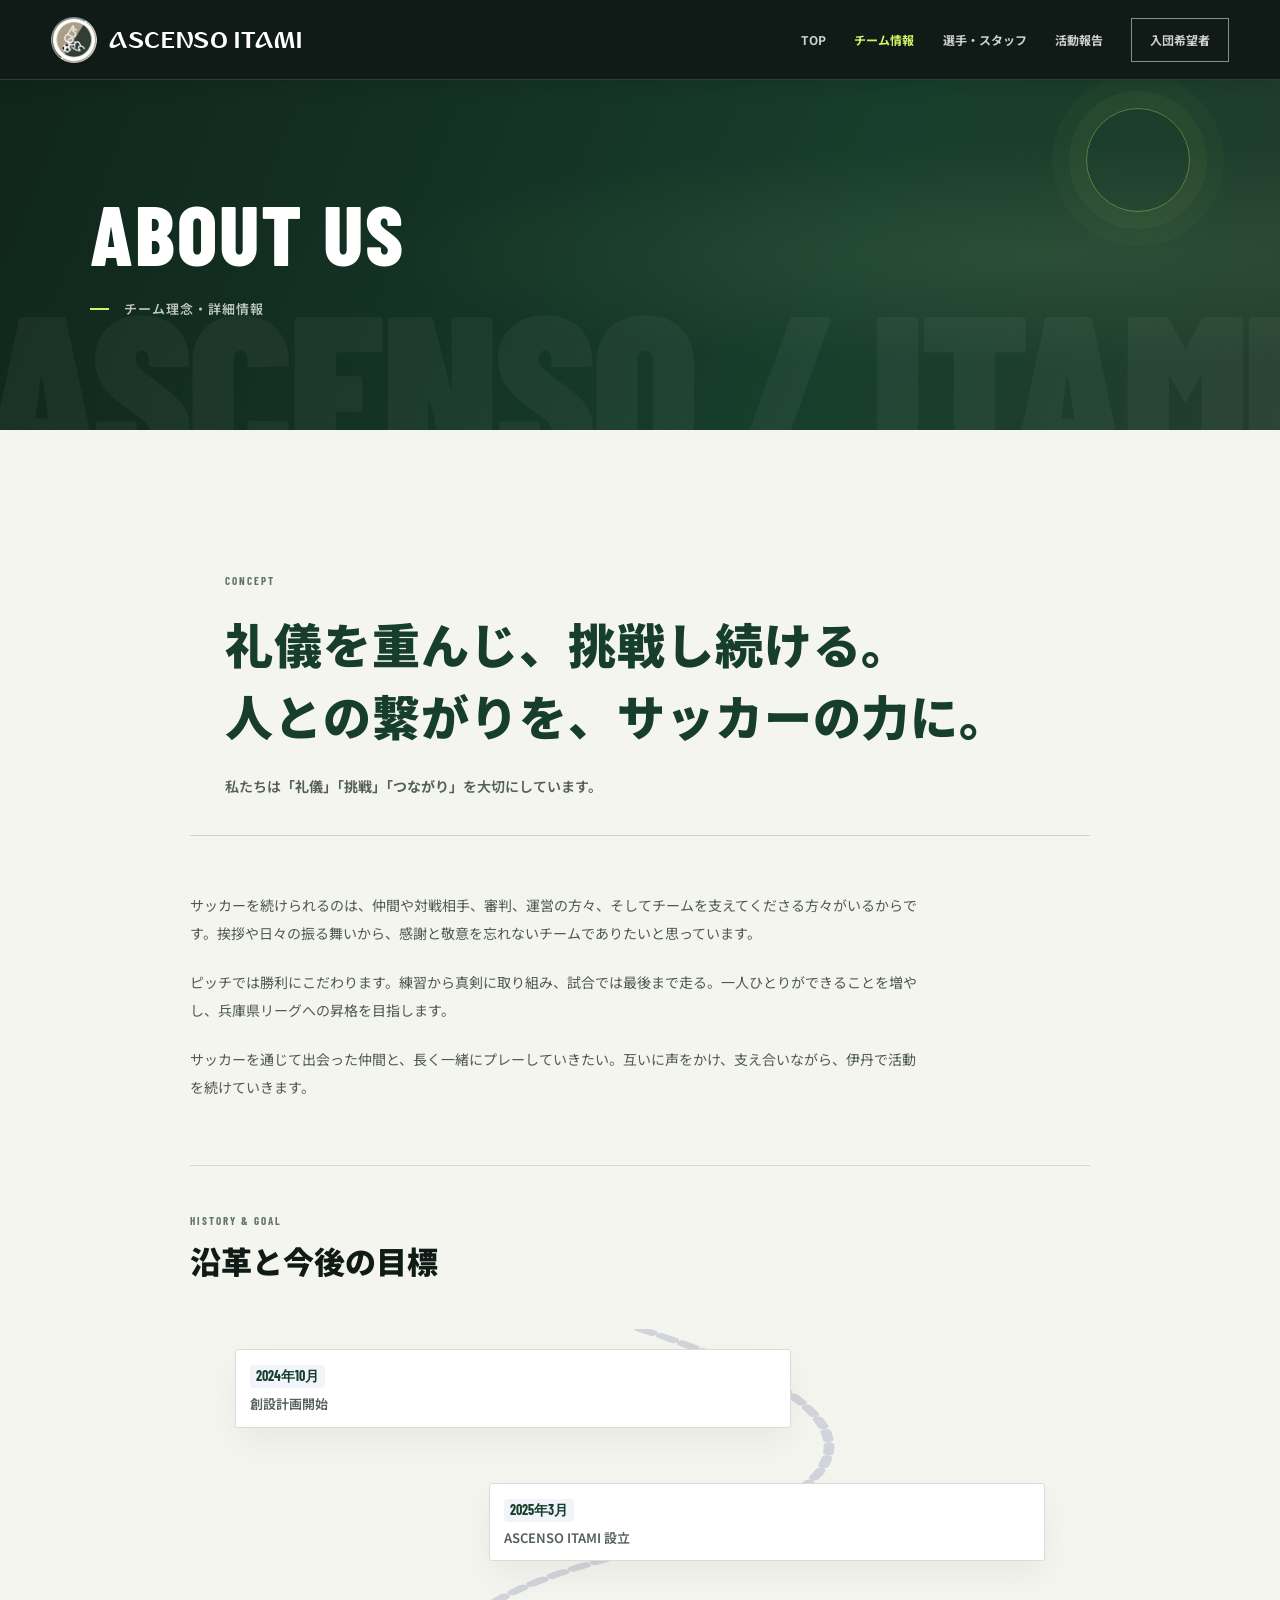
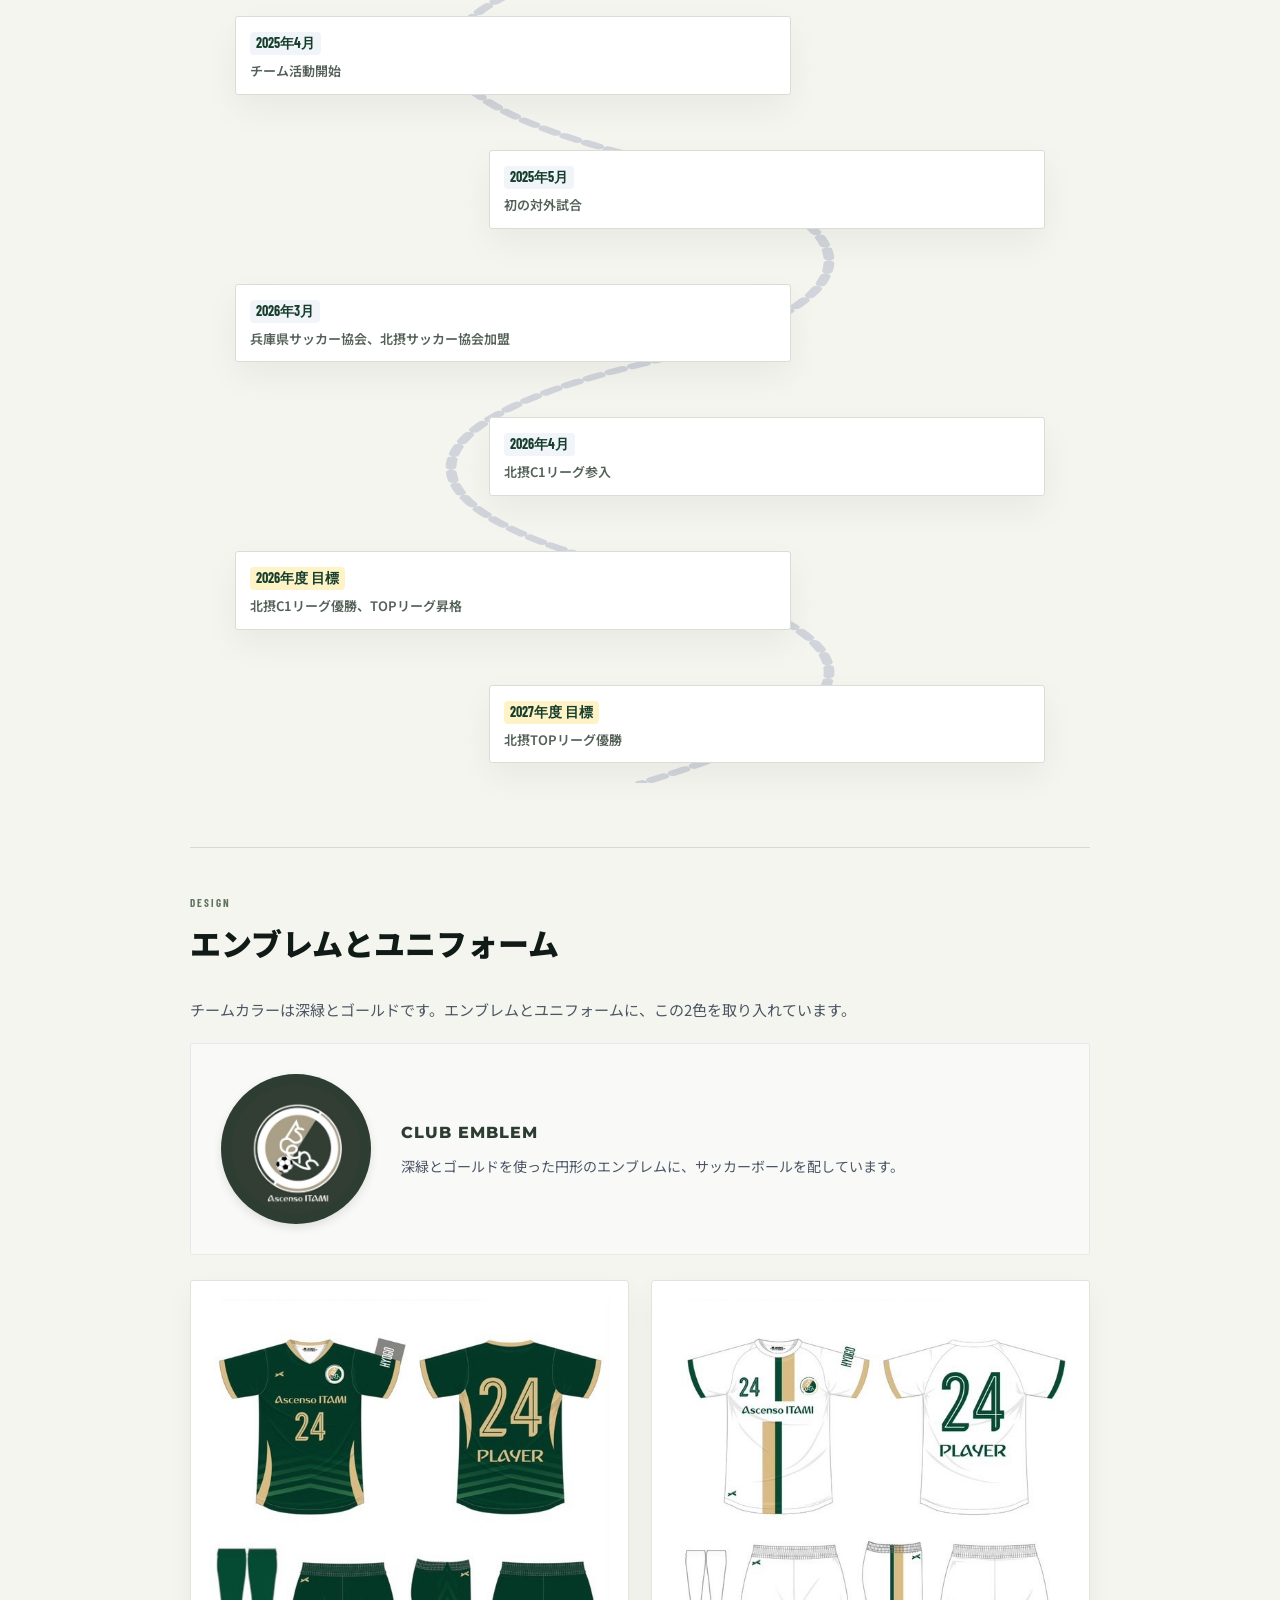
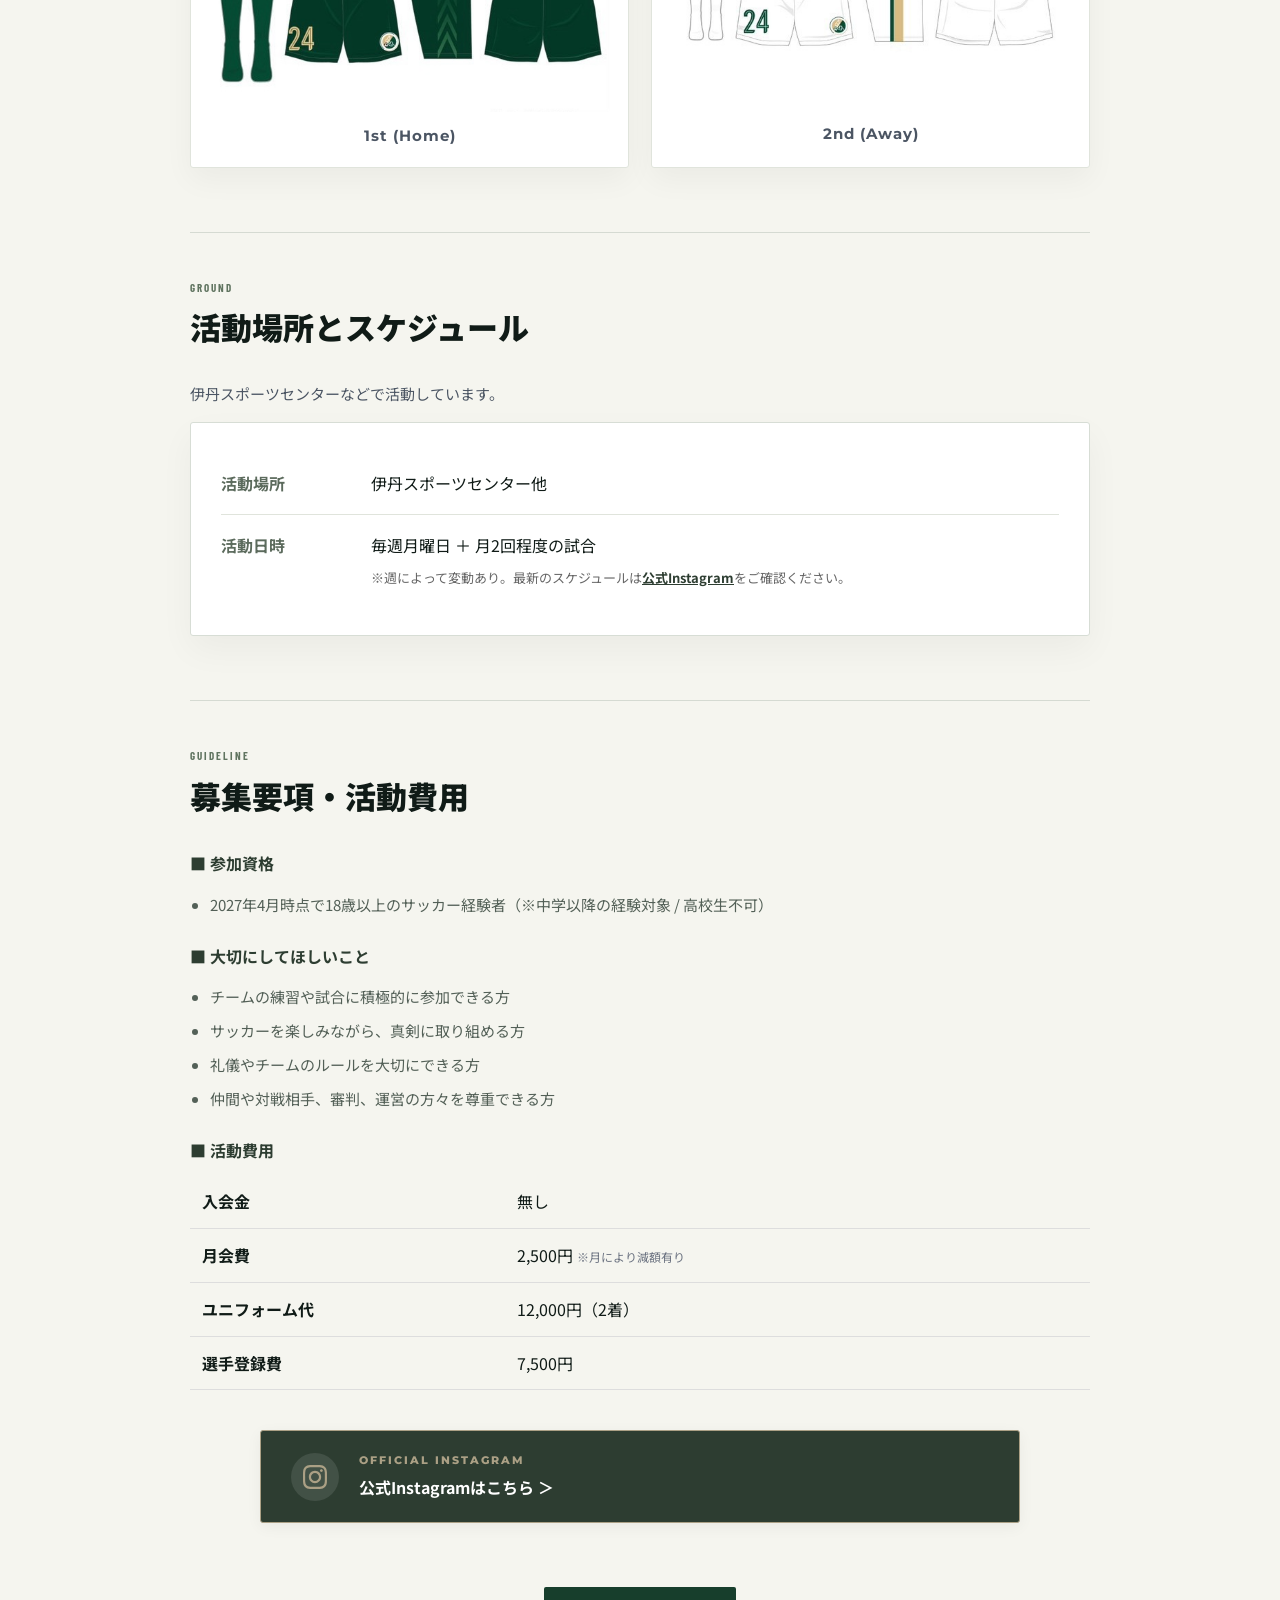
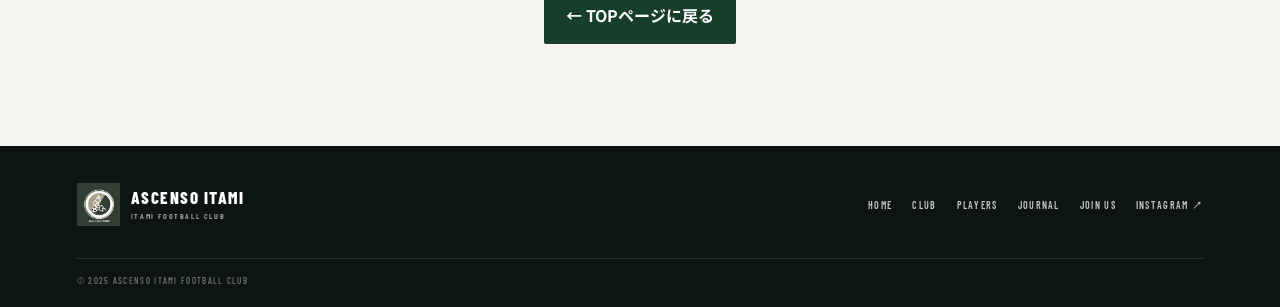
==== about.html @ 5a66c945 "ホームページを最新版に更新" ====
<!DOCTYPE html>
<html lang="ja">
<head>
    <meta name="description" content="兵庫県伊丹市で活動する社会人サッカーチーム「ASCENSO ITAMI（アセンソ伊丹）」の公式サイトです。兵庫県リーグ昇格を目指し、礼儀と挑戦を大切に活動しています。入団希望・体験参加はこちらから。">
    <meta charset="UTF-8">
    <meta name="viewport" content="width=device-width, initial-scale=1.0, viewport-fit=cover">

    <title>チーム理念・詳細 | ASCENSO ITAMI 公式サイト</title>

    <link
        href="https://fonts.googleapis.com/css2?family=Montserrat:wght@600;800&display=swap"
        rel="stylesheet"
    >

    <link rel="preconnect" href="https://fonts.googleapis.com">
    <link rel="preconnect" href="https://fonts.gstatic.com" crossorigin>
    <link href="https://fonts.googleapis.com/css2?family=Barlow+Condensed:wght@500;600;700;800;900&family=Noto+Sans+JP:wght@400;500;600;700;800;900&display=swap" rel="stylesheet">
    <link rel="stylesheet" href="css/sample.css">
  <link rel="stylesheet" href="css/site-shell.css">
  <meta name="theme-color" content="#101b17">
</head>

<body class="site-page page-about has-site-shell">

    <!-- =========================
         HEADER
    ========================== -->
    <header class="global-header">
    <a class="global-brand" href="index.html" aria-label="ASCENSO ITAMI オープニングを再生">
      <span class="global-logo"><img src="image/logo.png" alt="" width="1135" height="1150"></span>
      <span class="global-brand-name">ASCENSO ITAMI</span>
    </a>
    <button class="global-menu-toggle" id="hamburgerBtn" type="button" aria-label="メニューを開く" aria-expanded="false" aria-controls="navMenu">
      <span aria-hidden="true"></span><span aria-hidden="true"></span><span aria-hidden="true"></span>
    </button>
    <nav class="global-nav" id="navMenu" aria-label="メインナビゲーション">
      <a href="main.html">TOP</a>
      <a href="about.html" aria-current="page">チーム情報</a>
      <a href="staff.html">選手・スタッフ</a>
      <a href="report.html">活動報告</a>
      <a href="contact.html" class="global-nav-join">入団希望者</a>
    </nav>
    <button class="global-menu-backdrop" id="menuBackdrop" type="button" aria-label="メニューを閉じる" tabindex="-1" hidden></button>
  </header>


    <!-- =========================
         PAGE HEADER
    ========================== -->
    <section class="page-header">

        <h1>
            ABOUT US
        </h1>

        <p>
            チーム理念・詳細情報
        </p>

    </section>


    <!-- =========================
         ABOUT
    ========================== -->
    <section class="about-content">

        <div class="concept-container">


            <!-- =========================
                 CONCEPT
            ========================== -->
            <div class="concept-catch">

                <span class="about-section-tag">
                    CONCEPT
                </span>

                <h2><span class="concept-sentence"><span class="copy-unit">礼儀を重んじ、</span><span class="copy-unit">挑戦し続ける。</span></span> <span class="concept-sentence"><span class="copy-unit">人との繋がりを、</span><span class="copy-unit">サッカーの力に。</span></span></h2>
                <p>私たちは<strong>「礼儀」「挑戦」「つながり」</strong>を大切にしています。</p>

            </div>


            <div class="concept-body">

                <p>サッカーを続けられるのは、仲間や対戦相手、審判、運営の方々、そしてチームを支えてくださる方々がいるからです。挨拶や日々の振る舞いから、感謝と敬意を忘れないチームでありたいと思っています。</p>

                <p>ピッチでは勝利にこだわります。練習から真剣に取り組み、試合では最後まで走る。一人ひとりができることを増やし、兵庫県リーグへの昇格を目指します。</p>

                <p>サッカーを通じて出会った仲間と、長く一緒にプレーしていきたい。互いに声をかけ、支え合いながら、伊丹で活動を続けていきます。</p>

            </div>


            <!-- =========================
                 HISTORY & GOAL
            ========================== -->
            <div class="about-sub-section">

                <span class="about-section-tag">
                    HISTORY & GOAL
                </span>

                <h3>
                    沿革と今後の目標
                </h3>


                <!-- くねくねロードマップ -->
                <div class="winding-road-container">


                    <!-- 背景の道 -->
                    <svg
                        class="road-svg"
                        viewBox="0 0 500 1120"
                        preserveAspectRatio="none"
                        aria-hidden="true"
                    >

                        <path
                            class="road-path"
                            d="
                                M250 0
                                C390 85, 390 170, 250 235
                                C110 300, 110 390, 250 455
                                C390 520, 390 610, 250 675
                                C110 740, 110 830, 250 895
                                C390 960, 390 1040, 250 1120
                            "
                        />

                    </svg>


                    <div class="road-steps">


                        <!-- 2024年10月 -->
                        <div class="road-step-item align-left">

                            <div class="road-content-bubble">

                                <span class="road-date">
                                    2024年10月
                                </span>

                                <p class="road-text">
                                    創設計画開始
                                </p>

                            </div>

                        </div>


                        <!-- 2025年3月 -->
                        <div class="road-step-item align-right">

                            <div class="road-content-bubble">

                                <span class="road-date">
                                    2025年3月
                                </span>

                                <p class="road-text">
                                    ASCENSO ITAMI 設立
                                </p>

                            </div>

                        </div>


                        <!-- 2025年4月 -->
                        <div class="road-step-item align-left">

                            <div class="road-content-bubble">

                                <span class="road-date">
                                    2025年4月
                                </span>

                                <p class="road-text">
                                    チーム活動開始
                                </p>

                            </div>

                        </div>


                        <!-- 2025年5月 -->
                        <div class="road-step-item align-right">

                            <div class="road-content-bubble">

                                <span class="road-date">
                                    2025年5月
                                </span>

                                <p class="road-text">
                                    初の対外試合
                                </p>

                            </div>

                        </div>


                        <!-- 2026年3月 -->
                        <div class="road-step-item align-left">

                            <div class="road-content-bubble">

                                <span class="road-date">
                                    2026年3月
                                </span>

                                <p class="road-text">
                                    兵庫県サッカー協会、北摂サッカー協会加盟
                                </p>

                            </div>

                        </div>


                        <!-- 2026年4月 -->
                        <div class="road-step-item align-right">

                            <div class="road-content-bubble">

                                <span class="road-date">
                                    2026年4月
                                </span>

                                <p class="road-text">
                                    北摂C1リーグ参入
                                </p>

                            </div>

                        </div>


                        <!-- 2026年度 -->
                        <div class="road-step-item align-left goal-step">

                            <div class="road-content-bubble goal-bubble">

                                <span class="road-date future-tag">
                                    2026年度 目標
                                </span>

                                <p class="road-text">
                                    北摂C1リーグ優勝、TOPリーグ昇格
                                </p>

                            </div>

                        </div>


                        <!-- 2027年度 -->
                        <div class="road-step-item align-right goal-step">

                            <div class="road-content-bubble goal-bubble">

                                <span class="road-date future-tag">
                                    2027年度 目標
                                </span>

                                <p class="road-text">
                                    北摂TOPリーグ優勝
                                </p>

                            </div>

                        </div>


                    </div>

                </div>

            </div>


            <!-- 3. エンブレム & ユニフォーム (EMBLEM & UNIFORM) -->
            <div class="about-sub-section">
                <span class="about-section-tag">DESIGN</span>
                <h3><span class="copy-unit">エンブレムと</span><span class="copy-unit">ユニフォーム</span></h3>
                <p class="sub-text">チームカラーは深緑とゴールドです。エンブレムとユニフォームに、この2色を取り入れています。</p>
                
                <!-- エンブレムの表示エリア -->
                <div class="emblem-display-area">
                    <img src="image/logo.png" alt="ASCENSO ITAMI エンブレム" class="about-emblem-img">
                    <div class="emblem-description">
                        <h4>CLUB EMBLEM</h4>
                        <p>深緑とゴールドを使った円形のエンブレムに、サッカーボールを配しています。</p>
                    </div>
                </div>

                <!-- ユニフォーム画像を並べるエリア -->
                <div class="uniform-gallery">
                    <div class="uniform-item">
                        <img src="image/uniform-green.jpg" alt="ASCENSO ITAMI 1stユニフォーム">
                        <p class="uniform-label">1st (Home)</p>
                    </div>
                    <div class="uniform-item">
                        <img src="image/uniform-white.jpg" alt="ASCENSO ITAMI 2ndユニフォーム">
                        <p class="uniform-label">2nd (Away)</p>
                    </div>
                </div>
            </div>


<!-- 4. 主な活動場所 (GROUND) -->
            <div class="about-sub-section">
                <span class="about-section-tag">GROUND</span>
                <h3>活動場所とスケジュール</h3>
                <p>伊丹スポーツセンターなどで活動しています。</p>
                <div class="info-card" style="margin-top: 15px;">
                    <div class="info-row">
                        <span class="info-label"> 活動場所</span>
                        <span class="info-value">伊丹スポーツセンター他</span>
                    </div>
                    <div class="info-row">
                        <span class="info-label"> 活動日時</span>
                        <span class="info-value">
                            毎週月曜日 ＋ 月2回程度の試合
                            <span class="info-note">
                                ※週によって変動あり。最新のスケジュールは<a href="https://www.instagram.com/ascenso_itami/" target="_blank" class="info-link">公式Instagram</a>をご確認ください。
                            </span>
                        </span>
                    </div>
                </div>
            </div>


            <!-- 5. 募集要項・費用について (GUIDELINE) -->
            <div class="about-sub-section">
                <span class="about-section-tag">GUIDELINE</span>
                <h3>募集要項・活動費用</h3>
                
                <h4 style="margin-top: 20px; color: #2D3D31; font-size: 16px;">■ 参加資格</h4>
                <ul class="guideline-list">
                    <li>2027年4月時点で18歳以上のサッカー経験者（※中学以降の経験対象 / 高校生不可）</li>
                </ul>

                <h4 style="margin-top: 25px; color: #2D3D31; font-size: 16px;">■ 大切にしてほしいこと</h4>
                <ul class="guideline-list">
                    <li>チームの練習や試合に積極的に参加できる方</li>
                    <li>サッカーを楽しみながら、真剣に取り組める方</li>
                    <li>礼儀やチームのルールを大切にできる方</li>
                    <li>仲間や対戦相手、審判、運営の方々を尊重できる方</li>
                </ul>

                <h4 style="margin-top: 25px; color: #2D3D31; font-size: 16px;">■ 活動費用</h4>
                <table class="cost-table" style="width: 100%; margin-top: 10px; border-collapse: collapse;">
                    <tr><th style="padding: 12px; border-bottom: 1px solid #ddd; text-align: left; width: 35%;">入会金</th><td style="padding: 12px; border-bottom: 1px solid #ddd;">無し</td></tr>
                    <tr><th style="padding: 12px; border-bottom: 1px solid #ddd; text-align: left;">月会費</th><td style="padding: 12px; border-bottom: 1px solid #ddd;">2,500円 <span style="font-size: 12px; color: #6B7280;">※月により減額有り</span></td></tr>
                    <tr><th style="padding: 12px; border-bottom: 1px solid #ddd; text-align: left;">ユニフォーム代</th><td style="padding: 12px; border-bottom: 1px solid #ddd;">12,000円（2着）</td></tr>
                    <tr><th style="padding: 12px; border-bottom: 1px solid #ddd; text-align: left;">選手登録費</th><td style="padding: 12px; border-bottom: 1px solid #ddd;">7,500円</td></tr>
                </table>
            </div>

            <!-- 公式Instagramへの誘導セクション -->
            <div class="insta-banner-section">
                <a href="https://www.instagram.com/ascenso_itami/" target="_blank" rel="noopener" class="insta-banner-card">
                    <div class="insta-banner-icon">
                        <svg xmlns="http://www.w3.org/2000/svg" viewBox="0 0 24 24" width="24" height="24">
                            <path fill="currentColor" d="M12 2.163c3.204 0 3.584.012 4.85.07 3.252.148 4.771 1.691 4.919 4.919.058 1.265.069 1.645.069 4.849 0 3.205-.012 3.584-.069 4.849-.149 3.225-1.664 4.771-4.919 4.919-1.266.058-1.644.07-4.85.07-3.204 0-3.584-.012-4.849-.07-3.26-.149-4.771-1.699-4.919-4.92-.058-1.265-.07-1.644-.07-4.849 0-3.204.013-3.583.07-4.849.149-3.227 1.664-4.771 4.919-4.919 1.266-.057 1.645-.069 4.849-.069zm0-2.163c-3.259 0-3.667.014-4.947.072-4.358.2-6.78 2.618-6.98 6.98-.059 1.281-.073 1.689-.073 4.948 0 3.259.014 3.668.072 4.948.2 4.358 2.618 6.78 6.98 6.98 1.281.058 1.689.072 4.948.072 3.259 0 3.668-.014 4.948-.072 4.354-.2 6.782-2.618 6.979-6.98.059-1.28.073-1.689.073-4.948 0-3.259-.014-3.667-.072-4.947-.196-4.354-2.617-6.78-6.979-6.98-1.281-.059-1.69-.073-4.949-.073zm0 5.838c-3.403 0-6.162 2.759-6.162 6.162s2.759 6.163 6.162 6.163 6.162-2.759 6.162-6.163c0-3.403-2.759-6.162-6.162-6.162zm0 10.162c-2.209 0-4-1.79-4-4 0-2.209 1.791-4 4-4s4 1.791 4 4c0 2.21-1.791 4-4 4zm6.406-11.845c-.796 0-1.441.645-1.441 1.44s.645 1.44 1.441 1.44c.795 0 1.439-.645 1.439-1.44s-.644-1.44-1.439-1.44z"/>
                        </svg>
                    </div>
                    <div class="insta-banner-text">
                        <span class="insta-banner-sub">OFFICIAL INSTAGRAM</span>
                        <span class="insta-banner-main">公式Instagramはこちら ＞</span>
                    </div>
                </a>
            </div>

            <!-- トップへ戻るボタン -->
            <div class="back-btn-area">
                <a href="main.html" class="back-btn">← TOPページに戻る</a>
            </div>

        </div>
    </section>
<!-- jsフォルダ内の sample.js を読み込む -->
    <script src="js/sample.js"></script>

<footer class="site-footer"><a class="site-footer-brand" href="main.html"><img src="image/logo.png" alt=""><span><strong>ASCENSO ITAMI</strong><small>ITAMI FOOTBALL CLUB</small></span></a><nav aria-label="フッターナビゲーション"><a href="main.html">HOME</a><a href="about.html">CLUB</a><a href="staff.html">PLAYERS</a><a href="report.html">JOURNAL</a><a href="contact.html">JOIN US</a><a href="https://www.instagram.com/ascenso_itami/" target="_blank" rel="noopener noreferrer">INSTAGRAM ↗</a></nav><small class="site-copyright">© 2025 ASCENSO ITAMI FOOTBALL CLUB</small></footer>
  <div class="mobile-join-bar"><a class="mobile-join-link" href="contact.html">入団希望者はこちら <span aria-hidden="true">↗</span></a></div>
</body>

</html>
---- css/sample.css ----
/* --- 全体の基本設定 --- */
/* フォントの読み込み定義 */
html {
    scroll-behavior: smooth;
}
@font-face {
    font-family: 'Dusha V5';
    src: url('../font/Dusha V5 Regular 400.ttf') format('truetype'); /* フォントファイルを置いた場所へのパスに合わせて変更してください */
    font-weight: normal;
    font-style: normal;
    font-display: swap;
}

/* 一番上のチーム名に適用する */
.team-name {
    font-family: 'Dusha V5', sans-serif;
    letter-spacing: 1px; /* お好みで文字の間隔を調整できます */
}

* {
    margin: 0;
    padding: 0;
    box-sizing: border-box;
}

body {
    font-family: 'Helvetica Neue', Arial, 'Hiragino Kaku Gothic ProN', 'Hiragino Sans', Meiryo, sans-serif;
    color: #333333;
    background-color: #FFFFFF;
    line-height: 1.6;
}

/* --- JSなしオープニング画面のデザイン --- */

/* 隠しチェックボックス */
.opening-checkbox {
    display: none;
}

/* オープニングの全画面エリア */
.opening-screen {
    position: fixed;
    top: 0;
    left: 0;
    width: 100vw;
    height: 100vh;
    background-color: #2D3D31; /* 深緑 */
    display: flex;
    justify-content: center;
    align-items: center;
    z-index: 99999;
    cursor: pointer;
    transition: opacity 0.8s ease, visibility 0.8s ease, transform 0.8s ease;
}

/* --- 背景のエンブレムをくっきり見せるデザイン --- */
.opening-bg {
    position: absolute;
    top: 0;
    left: 0;
    width: 100%;
    height: 100%;
    background-image: url('../image/logo.png');
    background-size: 350px; /* エンブレムの大きさ（お好みで調整できます） */
    background-position: center;
    background-repeat: no-repeat;
    opacity: 0.25; /* 数字を大きくしたので、エンブレムがはっきりと見えます */
    /* ぼかし（blur）の指定は完全に削除しました */
}

.opening-content {
    position: relative;
    text-align: center;
    color: #FFFFFF;
    padding: 0 20px;
}

.opening-emblem {
    width: 120px;
    height: 120px;
    object-fit: contain;
    margin-bottom: 25px;
    filter: drop-shadow(0 4px 15px rgba(0, 0, 0, 0.3));
}

.opening-content h1 {
    font-family: 'Montserrat', sans-serif;
    font-size: 48px;
    font-weight: 800;
    letter-spacing: 3px;
    margin-bottom: 10px;
    color: #FFFFFF;
}

.opening-content p {
    font-size: 20px;
    font-weight: 600;
    color: #ABA085; /* 金色 */
    letter-spacing: 2px;
    margin-bottom: 50px;
}

/* クリックを促す文字 */
.scroll-down-hint {
    position: absolute;
    bottom: -80px;
    left: 50%;
    transform: translateX(-50%);
    display: flex;
    flex-direction: column;
    align-items: center;
    gap: 8px;
}

.scroll-down-hint span {
    font-family: 'Montserrat', sans-serif;
    font-size: 10px;
    font-weight: 800;
    color: #ABA085;
    letter-spacing: 3px;
}

.scroll-line {
    width: 1px;
    height: 30px;
    background-color: #ABA085;
    animation: scrollAnim 1.5s infinite;
}

@keyframes scrollAnim {
    0% { transform: scaleY(0); transform-origin: top; }
    50% { transform: scaleY(1); transform-origin: top; }
    50.1% { transform: scaleY(1); transform-origin: bottom; }
    100% { transform: scaleY(0); transform-origin: bottom; }
}

/* ★チェックボックスにチェックが入ったら（画面がクリックされたら）、オープニングを消す */
#open-check:checked ~ .opening-screen {
    opacity: 0;
    visibility: hidden;
    transform: scale(1.05);
    pointer-events: none;
}

/* --- 上から降りてきて、上に消えるオープニング --- */
.opening-body {
    margin: 0;
    padding: 0;
    overflow: hidden;
    background-color: #2D3D31;
}

.opening-screen {
    position: fixed;
    top: 0;
    left: 0;
    width: 100vw;
    height: 100vh;
    background-color: #2D3D31;
    display: flex;
    justify-content: center;
    align-items: center;
    z-index: 99999;
    cursor: pointer;
    
    /* ★始まりの動き：ページを開いた瞬間、上からスッと降りてくる */
    animation: slideDownIntro 0.8s cubic-bezier(0.16, 1, 0.3, 1) forwards;
}

@keyframes slideDownIntro {
    0% {
        transform: translateY(-100%);
    }
    100% {
        transform: translateY(0);
    }
}

/* 背景のくっきりエンブレム */
.opening-bg {
    position: absolute;
    top: 0;
    left: 0;
    width: 100%;
    height: 100%;
    background-image: url('../image/logo.png');
    background-size: 350px;
    background-position: center;
    background-repeat: no-repeat;
    opacity: 0.25;
}

.opening-content {
    position: relative;
    text-align: center;
    color: #FFFFFF;
    padding: 0 20px;
}

.opening-content h1 {
    font-family: 'Montserrat', sans-serif;
    font-size: 48px;
    font-weight: 800;
    letter-spacing: 3px;
    margin-bottom: 10px;
    color: #FFFFFF;
}

.opening-content p {
    font-size: 20px;
    font-weight: 600;
    color: #ABA085;
    letter-spacing: 2px;
    margin-bottom: 50px;
}

.scroll-down-hint {
    position: absolute;
    bottom: -80px;
    left: 50%;
    transform: translateX(-50%);
    display: flex;
    flex-direction: column;
    align-items: center;
    gap: 8px;
}

.scroll-down-hint span {
    font-family: 'Montserrat', sans-serif;
    font-size: 10px;
    font-weight: 800;
    color: #ABA085;
    letter-spacing: 3px;
}

.scroll-line {
    width: 1px;
    height: 30px;
    background-color: #ABA085;
    animation: scrollAnim 1.5s infinite;
}

@keyframes scrollAnim {
    0% { transform: scaleY(0); transform-origin: top; }
    50% { transform: scaleY(1); transform-origin: top; }
    50.1% { transform: scaleY(1); transform-origin: bottom; }
    100% { transform: scaleY(0); transform-origin: bottom; }
}

/* ★終わりの動き：クリックまたは3秒経つと、上にスッと吸い込まれるように消える */
.opening-screen.slide-up {
    animation: slideUpOut 0.6s cubic-bezier(0.7, 0, 0.84, 0) forwards;
}

@keyframes slideUpOut {
    0% {
        transform: translateY(0);
    }
    100% {
        transform: translateY(-100%);
    }
}

/* --- ヘッダー --- */
.header {
    position: fixed;
    top: 0;
    left: 0;
    width: 100%;
    height: 70px;
    background-color: #FFFFFF;
    display: flex;
    justify-content: space-between;
    align-items: center;
    padding: 0 40px;
    box-shadow: 0 2px 10px rgba(0, 0, 0, 0.05);
    z-index: 1000;
}

.logo-area {
    display: flex;
    align-items: center;
    gap: 12px;
}

.logo-img {
    height: 40px;
    width: auto;
    display: block;
}

.team-name {
    font-family: 'Montserrat', sans-serif;
    font-weight: 800;
    font-size: 24px;
    letter-spacing: 1px;
    color: #2D3D31;
}

/* ナビゲーションメニュー */
.nav-menu {
    display: flex;
    align-items: center;
    gap: 30px;
}

.nav-menu a {
    text-decoration: none;
    color: #333333;
    font-weight: 600;
    font-size: 14px;
    transition: color 0.3s;
    position: relative;
    padding-bottom: 4px;
}

.nav-menu a:hover {
    color: #2D3D31;
}

/* 現在地を示すマーカー＆ホバー時の下線 */
.nav-menu a.active::after,
.nav-menu a:hover::after {
    content: '';
    position: absolute;
    bottom: -2px;
    left: 0;
    width: 100%;
    height: 3px;
    background-color: #ABA085;
    border-radius: 2px;
}

/* 入団希望者ボタン */
.nav-btn {
    background-color: #2D3D31;
    color: #FFFFFF !important;
    padding: 10px 20px;
    border-radius: 4px;
    border: 1px solid #ABA085;
    transition: opacity 0.3s;
}

.nav-btn:hover {
    opacity: 0.85;
}

.nav-btn::after {
    display: none !important;
}


/* --- ヒーローセクション（トップの画像部分） --- */
.hero {
    height: 500px;
    margin-top: 70px;
    background-image: linear-gradient(rgba(45, 61, 49, 0.5), rgba(45, 61, 49, 0.5)), url('../image/top1.png');
    background-size: cover;
    background-position: center;
    display: flex;
    justify-content: center;
    align-items: center;
    text-align: center;
    color: #FFFFFF;
}

.hero-content h1 {
    font-size: 56px; /* 40pxから大きく変更（スマホでは自動で調整させることもできます） */
    font-weight: 800;
    margin-bottom: 15px;
    letter-spacing: 3px;
}

.hero-content p {
    font-size: 22px; /* 18pxから大きく変更 */
    font-weight: 600; /* 少し太字にして読みやすく */
    color: #ABA085;
    letter-spacing: 1px;
}


/* --- トップページの理念ダイジェスト --- */
.top-concept-section {
    padding: 80px 20px;
    background-color: #F9F9F8;
    text-align: center;
    border-bottom: 1px solid #E5E7EB;
}

.top-concept-inner {
    max-width: 800px;
    margin: 0 auto;
}

.concept-subtitle {
    font-family: 'Montserrat', sans-serif;
    font-size: 13px;
    font-weight: 800;
    color: #ABA085;
    letter-spacing: 2px;
    display: block;
    margin-bottom: 10px;
}

.top-concept-inner h2 {
    font-size: 26px;
    font-weight: 800;
    color: #2D3D31;
    margin-bottom: 20px;
    letter-spacing: 1px;
}

.top-concept-inner p {
    font-size: 15px;
    color: #4B5563;
    line-height: 1.8;
    margin-bottom: 30px;
}

.top-about-link a {
    color: #2D3D31;
    font-weight: 700;
    text-decoration: none;
    font-size: 14px;
    border-bottom: 2px solid #ABA085;
    padding-bottom: 4px;
    transition: opacity 0.3s;
}

.top-about-link a:hover {
    opacity: 0.7;
}


/* --- 基本情報セクション --- */
.info-section {
    padding: 60px 20px;
    max-width: 800px;
    margin: 0 auto;
}

.info-card {
    background-color: #FFFFFF;
    border: 1px solid #E5E7EB;
    border-top: 4px solid #2D3D31;
    border-radius: 8px;
    padding: 30px;
    box-shadow: 0 4px 15px rgba(0, 0, 0, 0.03);
}

.info-row {
    display: flex;
    padding: 16px 0;
    border-bottom: 1px solid #F3F4F6;
}

.info-row:last-child {
    border-bottom: none;
}

.info-label {
    width: 150px;
    font-weight: 700;
    color: #2D3D31;
}

.info-value {
    flex: 1;
    color: #4B5563;
}

.info-note {
    display: block;
    font-size: 13px;
    color: #666666;
    margin-top: 6px;
}

.info-link {
    color: #2D3D31;
    font-weight: 700;
    text-decoration: underline;
}

.info-link:hover {
    color: #ABA085;
}


/* --- セクション見出し --- */
.section-title {
    text-align: center;
    margin-bottom: 30px;
}

.section-title h2 {
    font-family: 'Montserrat', sans-serif;
    font-size: 28px;
    font-weight: 800;
    color: #2D3D31;
    letter-spacing: 2px;
}

.section-title p {
    font-size: 14px;
    color: #ABA085;
    margin-top: 4px;
    letter-spacing: 1px;
}


/* --- ページヘッダー（下層ページ用） --- */
.page-header {
    height: 250px;
    margin-top: 70px;
    background-color: #2D3D31;
    display: flex;
    flex-direction: column;
    justify-content: center;
    align-items: center;
    color: #FFFFFF;
    text-align: center;
}

.page-header h1 {
    font-family: 'Montserrat', sans-serif;
    font-size: 32px;
    font-weight: 800;
    letter-spacing: 2px;
    margin-bottom: 5px;
}

.page-header p {
    font-size: 14px;
    color: #ABA085;
    letter-spacing: 1px;
}


/* --- 共通ボタン類 --- */
.back-btn-area {
    text-align: center;
    margin-top: 50px;
}

.back-btn {
    display: inline-block;
    padding: 12px 30px;
    background-color: #2D3D31;
    color: #FFFFFF;
    border-radius: 4px;
    text-decoration: none;
    font-weight: 700;
    transition: opacity 0.3s;
}

.back-btn:hover {
    opacity: 0.8;
}


/* --- 選手一覧ページ用のデザイン --- */
.roster-section {
    padding: 60px 20px;
    background-color: #FFFFFF;
}

.roster-container {
    max-width: 1200px;
    margin: 0 auto;
}

.player-grid {
    display: grid;
    grid-template-columns: repeat(5, 1fr);
    gap: 20px;
    margin-top: 30px;
}

.player-card {
    background-color: #F9F9F8;
    border: 1px solid #E5E7EB;
    border-radius: 8px;
    overflow: hidden;
    text-align: center;
    transition: transform 0.3s;
}

.player-card:hover {
    transform: translateY(-5px);
    box-shadow: 0 6px 15px rgba(0, 0, 0, 0.05);
}

.player-img-box {
    width: 100%;
    height: 180px;
    background-color: #E5E7EB;
    overflow: hidden;
}

.player-img-box img {
    width: 100%;
    height: 100%;
    object-fit: cover;
}

.player-info {
    padding: 15px 10px;
}

.player-num {
    font-family: 'Montserrat', sans-serif;
    font-size: 12px;
    font-weight: 800;
    color: #ABA085;
    display: block;
    margin-bottom: 4px;
}

.player-name {
    font-size: 16px;
    font-weight: 700;
    color: #2D3D31;
    margin-bottom: 6px;
}

.player-birth,
.player-school {
    font-size: 13px;
    color: #4B5563;
    line-height: 1.4;
}

@media (max-width: 1024px) {
    .player-grid {
        grid-template-columns: repeat(3, 1fr);
    }
}

@media (max-width: 600px) {
    .player-grid {
        grid-template-columns: repeat(2, 1fr);
    }
}

/* --- チーム理念ページ（about.html）用の追加デザイン --- */

/* コンセプト全体の囲み */
.about-content {
    padding: 60px 20px;
    background-color: #FFFFFF;
}

.concept-container {
    max-width: 800px;
    margin: 0 auto;
}

/* メイン理念の見出し部分 */
.concept-catch {
    text-align: center;
    margin-bottom: 40px;
    padding-bottom: 30px;
    border-bottom: 2px solid #ABA085; /* 金色のライン */
}

.concept-catch h2 {
    font-size: 26px;
    font-weight: 800;
    color: #2D3D31;
    margin-bottom: 15px;
    letter-spacing: 1px;
}

.concept-catch p {
    font-size: 16px;
    font-weight: 600;
    color: #4B5563;
    line-height: 1.8;
}

/* 本文のデザイン */
.concept-body p {
    font-size: 15px;
    color: #333333;
    line-height: 2;
    margin-bottom: 25px;
}

/* 各サブセクション（沿革・ユニフォーム・グラウンド等） */
.about-section-tag {
    font-family: 'Montserrat', sans-serif;
    font-size: 12px;
    font-weight: 800;
    color: #ABA085; /* 金色 */
    letter-spacing: 2px;
    display: block;
    margin-bottom: 5px;
}

.about-sub-section {
    margin-top: 60px;
    padding-top: 40px;
    border-top: 1px solid #E5E7EB;
}

.about-sub-section h3 {
    font-size: 22px;
    font-weight: 800;
    color: #2D3D31;
    margin-bottom: 15px;
}

.about-sub-section p {
    font-size: 15px;
    color: #4B5563;
    line-height: 1.8;
}

/* 沿革（ヒストリー）のリスト */
.history-list {
    list-style: none;
    margin-top: 20px;
    padding-left: 0;
}

.history-list li {
    position: relative;
    padding-left: 90px;
    margin-bottom: 15px;
    font-size: 15px;
    color: #4B5563;
}

.history-list li span {
    position: absolute;
    left: 0;
    font-weight: 700;
    color: #2D3D31;
    background-color: #F3F4F6;
    padding: 2px 8px;
    border-radius: 4px;
    font-size: 13px;
    text-align: center;
    width: 75px;
}

/* 画像プレースホルダー（仮枠） */
.image-placeholder {
    width: 100%;
    height: 200px;
    background-color: #F3F4F6;
    border: 2px dashed #ABA085;
    border-radius: 6px;
    display: flex;
    justify-content: center;
    align-items: center;
    margin-top: 20px;
    color: #6B7280;
    font-weight: 600;
}

/* ガイドラインのリスト */
.guideline-list {
    margin-top: 15px;
    padding-left: 20px;
    color: #4B5563;
}

.guideline-list li {
    margin-bottom: 10px;
    font-size: 15px;
    line-height: 1.6;
}

/* --- エンブレム & ユニフォーム紹介エリアのデザイン --- */
.emblem-display-area {
    display: flex;
    align-items: center;
    gap: 30px;
    background-color: #F9F9F8;
    padding: 30px;
    border-radius: 8px;
    border: 1px solid #E5E7EB;
    margin-top: 20px;
    margin-bottom: 25px;
}

.about-emblem-img {
    width: 150px;
    height: 150px;
    object-fit: contain;
    border-radius: 50%;
    background-color: #2D3D31; /* 背景にチームカラーの深緑を敷く */
    padding: 10px;
    box-shadow: 0 4px 10px rgba(0, 0, 0, 0.1);
    flex-shrink: 0;
}

.emblem-description h4 {
    font-family: 'Montserrat', sans-serif;
    font-size: 16px;
    font-weight: 800;
    color: #2D3D31;
    margin-bottom: 8px;
    letter-spacing: 1px;
}

.emblem-description p {
    font-size: 14px;
    color: #4B5563;
    line-height: 1.7;
}

/* ユニフォーム画像のギャラリー表示 */
.uniform-gallery {
    display: flex;
    gap: 20px;
    margin-top: 25px;
    justify-content: center;
    flex-wrap: wrap; /* スマホで縦並びに自動切り替え */
}

.uniform-item {
    flex: 1;
    min-width: 280px;
    background-color: #F9F9F8;
    padding: 15px;
    border-radius: 8px;
    border: 1px solid #E5E7EB;
    text-align: center;
}

.uniform-item img {
    width: 100%;
    height: auto;
    border-radius: 4px;
    display: block;
}

.uniform-label {
    margin-top: 10px;
    font-weight: 700;
    color: #2D3D31;
    font-size: 14px;
    font-family: 'Montserrat', sans-serif;
    letter-spacing: 1px;
}

/* スマホで見やすく縦並びにする設定 */
@media (max-width: 768px) {
    .emblem-display-area {
        flex-direction: column;
        text-align: center;
    }
}
/* --- お問い合わせ・体験参加ページ（contact.html）用のデザイン --- */

.contact-section {
    padding: 60px 20px;
    background-color: #FFFFFF;
}

.contact-container {
    max-width: 800px;
    margin: 0 auto;
}

.contact-block {
    margin-top: 50px;
}

.contact-sub-title {
    font-size: 20px;
    font-weight: 800;
    color: #2D3D31;
    margin-bottom: 20px;
    padding-left: 12px;
    border-left: 4px solid #ABA085;
}

/* 体験参加の流れ（ステップ表示） */
.flow-steps {
    display: grid;
    grid-template-columns: repeat(2, 1fr);
    gap: 20px;
}

.flow-step {
    background-color: #F9F9F8;
    padding: 20px;
    border-radius: 8px;
    border: 1px solid #E5E7EB;
}

.step-num {
    font-family: 'Montserrat', sans-serif;
    font-size: 12px;
    font-weight: 800;
    color: #ABA085;
    display: block;
    margin-bottom: 5px;
}

.flow-step h4 {
    font-size: 16px;
    color: #2D3D31;
    margin-bottom: 8px;
}

.flow-step p {
    font-size: 13px;
    color: #4B5563;
    line-height: 1.6;
}

/* SNSダイレクト連絡ボックス */
.sns-contact-box {
    background-color: #2D3D31;
    color: #FFFFFF;
    padding: 30px;
    border-radius: 8px;
    text-align: center;
}

.sns-contact-box h3 {
    font-size: 18px;
    margin-bottom: 10px;
}

.sns-contact-box p {
    font-size: 14px;
    color: #E5E7EB;
    margin-bottom: 20px;
}

.sns-btn {
    display: inline-block;
    background-color: #ABA085;
    color: #FFFFFF;
    font-weight: 700;
    padding: 10px 24px;
    border-radius: 4px;
    text-decoration: none;
    transition: opacity 0.3s;
}

.sns-btn:hover {
    opacity: 0.85;
}

/* フォームデザイン */
.contact-form {
    background-color: #F9F9F8;
    padding: 30px;
    border-radius: 8px;
    border: 1px solid #E5E7EB;
}

.form-group {
    margin-bottom: 20px;
}

.form-group label {
    display: block;
    font-weight: 700;
    font-size: 14px;
    color: #2D3D31;
    margin-bottom: 8px;
}

.required {
    background-color: #ABA085;
    color: #FFFFFF;
    font-size: 10px;
    padding: 2px 6px;
    border-radius: 3px;
    margin-left: 6px;
}

.contact-form input[type="text"],
.contact-form input[type="number"],
.contact-form select,
.contact-form textarea {
    width: 100%;
    padding: 12px;
    border: 1px solid #D1D5DB;
    border-radius: 4px;
    font-size: 14px;
    background-color: #FFFFFF;
    font-family: inherit;
}

.contact-form input:focus,
.contact-form select:focus,
.contact-form textarea:focus {
    outline: none;
    border-color: #2D3D31;
}

.form-submit {
    text-align: center;
    margin-top: 30px;
}

.submit-btn {
    background-color: #2D3D31;
    color: #FFFFFF;
    font-size: 16px;
    font-weight: 700;
    padding: 14px 40px;
    border: none;
    border-radius: 4px;
    cursor: pointer;
    transition: opacity 0.3s;
}

.submit-btn:hover {
    opacity: 0.85;
}

/* スマホ対応 */
@media (max-width: 600px) {
    .flow-steps {
        grid-template-columns: 1fr;
    }
}
/* --- 複数選択チェックボックスのデザイン --- */
.checkbox-group {
    display: flex;
    gap: 20px;
    flex-wrap: wrap;
    margin-top: 8px;
    background-color: #FFFFFF;
    padding: 12px 15px;
    border: 1px solid #D1D5DB;
    border-radius: 4px;
}

.checkbox-label {
    display: flex;
    align-items: center;
    gap: 6px;
    font-weight: 600;
    font-size: 14px;
    color: #2D3D31;
    cursor: pointer;
}

.checkbox-label input[type="checkbox"] {
    width: 16px;
    height: 16px;
    accent-color: #2D3D31; /* チェックボックスの色を深緑に合わせる */
    cursor: pointer;
}

/* --- 姓・名を横並びにするデザイン --- */
.name-inputs {
    display: flex;
    gap: 10px;
}

.name-inputs input {
    flex: 1; /* 左右の幅を半分ずつ綺麗に分ける */
}

/* スマホの画面幅が狭いときは縦並びにする場合（必要に応じて） */
@media (max-width: 480px) {
    .name-inputs {
        flex-direction: column;
    }
}

/* --- クラブ情報下のInstagram誘導バナー --- */
.insta-banner-section {
    max-width: 800px;
    margin: 40px auto 0 auto; /* 上部の基本情報カードとの間隔を調整 */
    padding: 0 20px;
}

.insta-banner-card {
    display: flex;
    align-items: center;
    gap: 20px;
    background-color: #2D3D31; /* チームの深緑 */
    color: #FFFFFF;
    padding: 20px 30px;
    border-radius: 8px;
    text-decoration: none;
    border: 1px solid #ABA085; /* 金色のアクセント枠線 */
    box-shadow: 0 4px 15px rgba(0, 0, 0, 0.05);
    transition: all 0.3s ease;
}

.insta-banner-card:hover {
    opacity: 0.9;
    transform: translateY(-3px); /* マウスを乗せたときに少し浮き上がる */
}

.insta-banner-icon {
    display: flex;
    align-items: center;
    justify-content: center;
    width: 48px;
    height: 48px;
    background-color: rgba(255, 255, 255, 0.1);
    border-radius: 50%;
    color: #ABA085; /* 金色のインスタアイコン */
    flex-shrink: 0;
}

.insta-banner-text {
    display: flex;
    flex-direction: column;
}

.insta-banner-sub {
    font-family: 'Montserrat', sans-serif;
    font-size: 11px;
    font-weight: 800;
    color: #ABA085; /* 金色 */
    letter-spacing: 2px;
    margin-bottom: 2px;
}

.insta-banner-main {
    font-size: 16px;
    font-weight: 700;
    color: #FFFFFF;
}

/* --- ヒーローセクションのスマホ用文字サイズ調整 --- */
@media (max-width: 768px) {
    .hero-content h1 {
        font-size: 36px; /* スマホでは少し控えめな大きさに調整 */
    }
    .hero-content p {
        font-size: 16px;
    }
}
/* --- 圧倒的な熱量を伝える情熱バナー（1行すっきり調整版） --- */
.concept-passion-banner {
    position: relative;
    margin: 35px 0;
    padding: 30px 20px;
    background: linear-gradient(135deg, #2D3D31 0%, #1A241C 100%);
    border: 2px solid #ABA085;
    border-radius: 8px;
    box-shadow: 0 10px 30px rgba(45, 61, 49, 0.2);
    text-align: center;
    overflow: hidden;
}

.passion-sub {
    display: block;
    font-family: 'Montserrat', sans-serif;
    font-size: 11px;
    font-weight: 800;
    color: #ABA085;
    letter-spacing: 4px;
    margin-bottom: 8px;
}

.concept-passion-banner p {
    font-size: 24px !important;
    font-weight: 800 !important;
    color: #FFFFFF !important;
    letter-spacing: 1.5px;
    margin: 0 !important;
    text-shadow: 0 2px 10px rgba(0, 0, 0, 0.3);
    white-space: nowrap;
}

/* スマホなど画面が狭いときは、文字サイズを縮小して1行にキープする */
@media (max-width: 768px) {
    .concept-passion-banner {
        padding: 22px 10px;
    }
    .concept-passion-banner p {
        font-size: 16px !important;
    }
}

/* ========================================
   HISTORY & GOAL
======================================== */

.history-list {
    list-style: none !important;
    padding: 0 !important;
    margin: 15px 0 0 0 !important;
}


/* 1行全体 */
.history-list li {
    display: grid !important;
    grid-template-columns: 110px 1fr !important;
    column-gap: 20px !important;

    width: 100% !important;

    padding: 12px 0 !important;
    margin: 0 !important;

    border-bottom: 1px solid #E5E7EB !important;

    box-sizing: border-box !important;

    align-items: start !important;
}


/* ========================================
   年月
======================================== */

.history-list li .history-date {
    grid-column: 1 !important;
    grid-row: 1 !important;

    display: block !important;

    width: 110px !important;
    height: auto !important;

    margin: 0 !important;
    padding: 6px 8px !important;

    box-sizing: border-box !important;

    background-color: #F3F4F6 !important;

    border-radius: 4px !important;

    color: #2D3D31 !important;

    font-family: 'Montserrat', sans-serif !important;
    font-size: 14px !important;
    font-weight: 700 !important;

    text-align: center !important;

    white-space: nowrap !important;

    position: static !important;
    float: none !important;
}


/* ========================================
   内容
======================================== */

.history-list li .history-content {
    grid-column: 2 !important;
    grid-row: 1 !important;

    display: block !important;

    width: auto !important;
    height: auto !important;

    margin: 0 !important;
    padding: 5px 0 !important;

    box-sizing: border-box !important;

    background: transparent !important;
    background-color: transparent !important;

    border: none !important;
    border-radius: 0 !important;

    color: #333 !important;

    font-family: inherit !important;
    font-size: 15px !important;
    font-weight: 400 !important;

    text-align: left !important;

    white-space: normal !important;
    word-break: break-word !important;

    position: static !important;
    float: none !important;
}


/* ========================================
   スマホ
======================================== */

@media (max-width: 600px) {

    .history-list li {
        grid-template-columns: 95px 1fr !important;
        column-gap: 10px !important;
    }

    .history-list li .history-date {
        width: 95px !important;
        font-size: 13px !important;
        padding: 5px 4px !important;
    }

    .history-list li .history-content {
        font-size: 14px !important;
        padding-top: 4px !important;
    }
}

/* スマホ固定ボタン */
.floating-contact-btn {
    display: none; /* PCでは非表示 */
    position: fixed;
    bottom: 20px;
    left: 5%;
    width: 90%;
    background-color: #2D3D31;
    color: #FFFFFF;
    text-align: center;
    padding: 15px 0;
    border-radius: 50px;
    text-decoration: none;
    font-weight: 800;
    z-index: 9999;
    box-shadow: 0 4px 10px rgba(0,0,0,0.2);
}
@media (max-width: 768px) {
    .floating-contact-btn { display: block; }
}

/* --- ヘッダー全体のレイアウト --- */
.header {
    display: flex;
    justify-content: space-between;
    align-items: center;
    padding: 15px 30px;
    background-color: #FFFFFF;
    position: sticky;
    top: 0;
    z-index: 1000;
    box-shadow: 0 2px 5px rgba(0,0,0,0.05);
}

.logo-area {
    display: flex;
    align-items: center;
    gap: 15px;
}

.logo-img {
    width: 45px;
    height: 45px;
    object-fit: contain;
}

.team-name {
    font-family: 'Montserrat', sans-serif;
    font-weight: 800;
    font-size: 20px;
    color: #2D3D31;
}

/* --- PC用メニューのスタイル --- */
.nav-menu {
    display: flex;
    align-items: center;
    gap: 25px;
}

.nav-menu a {
    text-decoration: none;
    color: #2D3D31;
    font-weight: 600;
    font-size: 14px;
    transition: color 0.3s;
}

.nav-menu a:hover {
    color: #ABA085;
}

/* 入団希望ボタン（メニュー内） */
.nav-menu .nav-btn {
    background-color: #2D3D31;
    color: #FFFFFF !important;
    padding: 10px 20px;
    border-radius: 4px;
}

/* PCではハンバーガーボタンを非表示 */
.hamburger-btn {
    display: none;
}


/* --- スマホ表示（画面幅が768px以下の場合） --- */
@media (max-width: 768px) {
    .header {
        padding: 10px 20px;
    }

    /* スマホのときだけハンバーガーボタンを表示 */
    .hamburger-btn {
        display: block;
        background: none;
        border: none;
        cursor: pointer;
        padding: 10px;
        position: relative;
        z-index: 10000;
    }

    .hamburger-btn span {
        display: block;
        width: 25px;
        height: 2px;
        background-color: #2D3D31;
        margin: 5px 0;
        transition: 0.3s;
        pointer-events: none;
    }

    /* 通常時はメニューを画面の右側外へ隠す */
    .nav-menu {
        position: fixed;
        top: 0;
        right: -100%;
        width: 75%;
        height: 100vh;
        background-color: #FFFFFF;
        flex-direction: column;
        justify-content: center;
        align-items: center;
        box-shadow: -5px 0 15px rgba(0,0,0,0.1);
        transition: 0.4s ease;
        z-index: 9999;
    }

    /* メニューが開いたときの状態 */
    .nav-menu.active {
        right: 0;
    }

    /* スマホメニュー内の文字設定＆初期は少し下へ隠す */
    .nav-menu a {
        font-size: 18px;
        margin: 15px 0;
        opacity: 0;
        transform: translateY(10px);
        transition: opacity 0.3s ease, transform 0.3s ease;
    }

    /* メニューに .active がついたときに、順番にふんわり表示させる */
    .nav-menu.active a {
        opacity: 1;
        transform: translateY(0);
    }

    /* 1つずつ少し遅らせて出現させる */
    .nav-menu.active a:nth-child(1) { transition-delay: 0.1s; }
    .nav-menu.active a:nth-child(2) { transition-delay: 0.15s; }
    .nav-menu.active a:nth-child(3) { transition-delay: 0.2s; }
    .nav-menu.active a:nth-child(4) { transition-delay: 0.25s; }
    .nav-menu.active a:nth-child(5) { transition-delay: 0.3s; }

    /* バツ印に変形するアニメーション */
    .hamburger-btn.active span:nth-child(1) {
        transform: translateY(7px) rotate(45deg);
    }
    .hamburger-btn.active span:nth-child(2) {
        opacity: 0;
    }
    .hamburger-btn.active span:nth-child(3) {
        transform: translateY(-7px) rotate(-45deg);
    }
}



/* スマホ表示のときに見出しと内容のレイアウトを縦並びにして崩れを防ぐ */
@media (max-width: 768px) {
    /* 募集要項の部分（テーブルやリストなど）をスマホで縦積みにする調整 */
    .cost-table, .cost-table tr, .cost-table th, .cost-table td {
        display: block;
        width: 100% !important;
    }
    
    .cost-table th {
        border-bottom: none !important;
        padding-bottom: 4px !important;
    }
    
    .cost-table td {
        padding-top: 0 !important;
        margin-bottom: 10px;
    }

    /* 参加資格などの小見出し（h4）が狭くなって縦折れするのを防ぐ */
    .about-sub-section h4 {
        width: 100% !important;
        word-break: break-all;
    }
}




/* 画像ボックスを相対位置指定にする */
.player-img-box {
    position: relative;
    background-color: #eee; /* 画像読み込み前やない場合の背景色 */
}

/* デフォルト画像（player_default.jpg）のとき、あるいは画像がない場合に「NO IMAGE」を表示するクラス */
/* ※HTML側でクラスを付与するか、下記のようにCSSで工夫できます */
.player-img-box.no-image::after {
    content: "NO IMAGE";
    position: absolute;
    top: 0;
    left: 0;
    width: 100%;
    height: 100%;
    background-color: rgba(0, 0, 0, 0.4); /* 少し暗くする */
    color: #fff;
    display: flex;
    justify-content: center;
    align-items: center;
    font-weight: 700;
    font-size: 14px;
    letter-spacing: 1px;
}

/* --- モーダル（ポップアップ）のスタイル --- */
.modal-overlay {
    display: none; /* 初期状態は非表示 */
    position: fixed;
    top: 0;
    left: 0;
    width: 100%;
    height: 100%;
    background-color: rgba(0, 0, 0, 0.7);
    z-index: 9999;
    justify-content: center;
    align-items: center;
    padding: 20px;
    box-sizing: border-box;
}

.modal-overlay.active {
    display: flex; /* アクティブ時に表示 */
}

.modal-content {
    background: #fff;
    width: 100%;
    max-width: 600px;
    border-radius: 12px;
    padding: 30px;
    position: relative;
    box-shadow: 0 4px 20px rgba(0,0,0,0.3);
    animation: modalOpen 0.3s ease;
    max-height: 90vh;
    overflow-y: auto;
}

@keyframes modalOpen {
    from { opacity: 0; transform: translateY(-20px); }
    to { opacity: 1; transform: translateY(0); }
}

.modal-close {
    position: absolute;
    top: 15px;
    right: 20px;
    background: none;
    border: none;
    font-size: 28px;
    cursor: pointer;
    color: #666;
}

.modal-body {
    display: flex;
    flex-direction: column;
    gap: 20px;
}

@media (min-width: 768px) {
    .modal-body {
        flex-direction: row;
    }
}

.modal-img-box {
    width: 100%;
    max-width: 200px;
    height: 240px; /* ★ここで高さを固定します（好みに合わせて200px〜260pxなどで調整してください） */
    margin: 0 auto;
    border-radius: 8px;
    overflow: hidden;
    background: #eee;
}

.modal-img-box img {
    width: 100%;
    height: 100%; /* ★高さを100%にしてボックスいっぱいに広げます */
    display: block;
    object-fit: cover; /* ★これで画像が変形せずに枠の大きさに綺麗にトリミングされます */
    object-position: center; /* ★画像の中央を表示する */
}

.modal-info {
    flex: 1;
}

.modal-role {
    font-size: 13px;
    font-weight: 700;
    color: #2c3e50;
    background: #e2e8f0;
    padding: 3px 8px;
    border-radius: 4px;
}

.modal-name {
    margin: 10px 0 15px 0;
    font-size: 22px;
    color: #111;
}

.modal-text-section {
    margin-bottom: 15px;
}

.modal-text-section h4 {
    font-size: 14px;
    color: #555;
    border-left: 3px solid #2c3e50;
    padding-left: 8px;
    margin-bottom: 5px;
}

.modal-text-section p {
    font-size: 14px;
    color: #444;
    line-height: 1.6;
    margin: 0;
}

/* クリックできるカードにホバー効果をつける */
.staff-card {
    cursor: pointer;
    transition: transform 0.2s, box-shadow 0.2s;
}

.staff-card:hover {
    transform: translateY(-4px);
    box-shadow: 0 6px 15px rgba(0,0,0,0.1);
}

/* ポジション表示のスタイル（他のプロフィールテキストと統一） */
.player-info .player-position {
    font-size: 13px;       /* 生年月日や出身高校と同じ文字サイズに調整 */
    color: #666;           /* 他のテキストと同じ文字色に */
    margin-top: 4px;       /* 上の要素との間隔 */
    font-weight: normal;   /* 太字にしない場合はnormal */
}

/* キャプテンマークのスタイル */
.captain-badge {
    display: inline-block;
    background-color: #FFCE1F; /* チームカラーやアクセントカラー */
    color: #111;
    font-size: 11px;
    font-weight: 800;
    padding: 1px 6px;
    border-radius: 4px;
    margin-left: 6px;
    vertical-align: middle;
}

/* --- 活動報告（試合結果アコーディオン）用のスタイル --- */
.match-list {
    display: flex;
    flex-direction: column;
    gap: 15px;
    max-width: 800px;
    margin: 0 auto;
}

.match-card {
    background: #fff;
    border: 1px solid #ddd;
    border-radius: 6px;
    padding: 15px 20px;
    box-shadow: 0 2px 5px rgba(0,0,0,0.05);
    margin-bottom: 12px;
}

.match-summary {
    cursor: pointer;
    font-weight: bold;
    color: #2D3D31;
    outline: none;
}

/* 日付と試合種別 */
.match-date-type {
    font-size: 13px;
    color: #666;
    margin-bottom: 6px;
}

/* ★変更：スコアエリアをCSS Gridにして、左右のチーム名と真ん中のスコアの列幅を固定する */
.match-score-area {
    display: grid;
    grid-template-columns: 1fr 140px 1fr; /* [左チーム] [中央のスコア幅を固定] [右チーム] */
    align-items: center;
    margin: 10px 0;
    font-weight: bold;
}

/* 左側のチーム名を右寄せにする（スコア側に寄せる） */
.match-score-area .team-home {
    text-align: right;
    padding-right: 20px;
    font-size: 16px;
    font-weight: bold;
}

/* 右側のチーム名を左寄せにする（スコア側に寄せる） */
.match-score-area .team-away {
    text-align: left;
    padding-left: 20px;
    font-size: 16px;
    font-weight: bold;
}

/* スコアとラベルをまとめた箱（中央列に配置される） */
.score-box {
    display: flex;
    flex-direction: column;
    align-items: center;
    justify-content: center;
    width: 100%;
}

/* 試合結果の文字（WIN / DRAW / LOSE） */
.result-label {
    font-size: 10px;
    font-weight: bold;
    letter-spacing: 1px;
    line-height: 1.2;
    margin-bottom: 2px;
    text-align: center;
}

/* 勝利：赤文字 */
.result-label.win {
    color: #DC2626;
}

/* 引き分け・敗戦：黒文字 */
.result-label.draw,
.result-label.lose {
    color: #111827;
}

/* スコア数字のサイズ */
.match-score-area .score-num {
    font-size: 16px;
    font-weight: bold;
}

/* 開催場所 */
.match-location {
    font-size: 12px;
    color: #888;
    margin-top: 6px;
}

.match-details {
    margin-top: 15px;
    padding-top: 15px;
    border-top: 1px solid #eee;
    color: #444;
    font-size: 14px;
    line-height: 1.6;
}

.match-comment {
    margin-top: 10px;
}
/* --- スマホ表示のとき（画面幅が768px以下の場合） --- */
@media (max-width: 768px) {
    .match-card {
        padding: 15px 12px;
    }

    /* スマホではスコアの数字を少し大きく迫力を出す場合 */
    .match-score-area .score-num {
        font-size: 20px; 
    }
}


/* --- ヒーローセクション（スライドショー） --- */
.hero.hero-section {
    position: relative;
    width: 100%;
    min-height: 70vh; /* 高さは必要に応じて調整してください */
    display: flex;
    justify-content: center;
    align-items: center;
    overflow: hidden;
    background-color: #111;
    color: #fff;
    text-align: center;
}

/* スライドショーの背景コンテナ */
.hero-slider {
    position: absolute;
    top: 0;
    left: 0;
    width: 100%;
    height: 100%;
    z-index: 1;
}

/* 各スライド（背景画像）のベース設定 */
.hero-slide {
    position: absolute;
    top: 0;
    left: 0;
    width: 100%;
    height: 100%;
    background-size: cover;
    background-position: center;
    opacity: 0;
    animation: heroSlideAnimation 15s infinite;
}

/* 3枚の画像を順番にフェード切り替え（枚数に合わせて調整可能） */
.hero-slide:nth-child(1) { animation-delay: 0s; }
.hero-slide:nth-child(2) { animation-delay: 5s; }
.hero-slide:nth-child(3) { animation-delay: 10s; }

@keyframes heroSlideAnimation {
    0% { opacity: 0; transform: scale(1); }
    8% { opacity: 1; }
    33% { opacity: 1; }
    41% { opacity: 0; transform: scale(1.05); }
    100% { opacity: 0; }
}

/* 写真を引き立たせるための暗めのオーバーレイ */
.hero-overlay {
    position: absolute;
    top: 0;
    left: 0;
    width: 100%;
    height: 100%;
    background: rgba(0, 0, 0, 0.45);
    z-index: 2;
}

/* テキストコンテンツが背景に埋もれないように最前面へ */
.hero-content {
    position: relative;
    z-index: 3;
}

/* --- くねくねロードマップのスタイル --- */
.winding-road-container {
    position: relative;
    width: 100%;
    max-width: 500px;
    margin: 40px auto 20px;
    padding: 20px 0;
}

/* 背景のくねくねSVG道 */
.road-svg {
    position: absolute;
    top: 0;
    left: 0;
    width: 100%;
    height: 100%;
    z-index: 1;
    pointer-events: none;
}

.road-path {
    fill: none;
    stroke: #d1d5db; /* 道の色（薄いグレー） */
    stroke-width: 6;
    stroke-dasharray: 8 6; /* 点線風 */
    stroke-linecap: round;
}

/* ステップのコンテナ */
.road-steps {
    position: relative;
    z-index: 2;
    display: flex;
    flex-direction: column;
    gap: 55px; /* 各項目の間隔 */
}

/* 各項目のベース設定 */
.road-step-item {
    position: relative;
    width: 100%;
    display: flex;
    align-items: center;
}

/* 1番目・3番目・5番目・7番目（左側に吹き出し） */
.road-step-item.align-left {
    justify-content: flex-start;
    padding-left: 5%;
}

/* 2番目・4番目・6番目・8番目（右側に吹き出し） */
.road-step-item.align-right {
    justify-content: flex-end;
    padding-right: 5%;
}

/* コンテンツの吹き出しボックス */
.road-content-bubble {
    background: #ffffff;
    border: 2px solid #2D3D31;
    padding: 10px 14px;
    border-radius: 12px;
    box-shadow: 0 4px 6px rgba(0, 0, 0, 0.05);
    width: 65%; /* 吹き出しの幅 */
    min-width: 0;
    position: relative;
}

/* 点（ピン）は非表示にするため削除・無効化 */
.road-pin {
    display: none;
}

/* 未来・目標ゾーンのスタイル（色変化） */
.goal-step .road-content-bubble {
    border-color: #C5A059;
    background: #fffbeb;
}

/* 日付タグとテキスト */
.road-date {
    display: inline-block;
    font-size: 11px;
    font-weight: bold;
    color: #2D3D31;
    background: #f1f5f9;
    padding: 2px 6px;
    border-radius: 4px;
    margin-bottom: 4px;
}

.future-tag {
    background: #fef3c7;
    color: #92400e;
}

.road-content-bubble .road-text {
    font-size: 13px;
    color: #1f2937;
    margin: 0;
    font-weight: 600;
    line-height: 1.6;
    overflow-wrap: anywhere;
}

/* --- スクロール連動フェードインのアニメーション設定 --- */
.road-step-item {
    opacity: 1;
    transform: none;
}

.road-steps.animate-road .road-step-item {
    opacity: 0;
    transform: translateY(30px); /* 最初は少し下に下げておく */
    transition: opacity 0.8s ease-out, transform 0.8s ease-out;
}

/* スクロールして画面内に入ると付与されるクラス */
.road-steps.animate-road .road-step-item.is-show {
    opacity: 1;
    transform: translateY(0);
}

/* 順番にふわっと出したい場合の時間差（オプション） */
.road-step-item:nth-child(1) { transition-delay: 0.1s; }
.road-step-item:nth-child(2) { transition-delay: 0.2s; }
.road-step-item:nth-child(3) { transition-delay: 0.3s; }
.road-step-item:nth-child(4) { transition-delay: 0.4s; }
.road-step-item:nth-child(5) { transition-delay: 0.5s; }
.road-step-item:nth-child(6) { transition-delay: 0.6s; }
.road-step-item:nth-child(7) { transition-delay: 0.7s; }
.road-step-item:nth-child(8) { transition-delay: 0.8s; }

/* =========================================================
   PRODUCTION FIX
   about.html の HISTORY & GOAL 用
   既存CSSは削除せず、この部分だけ最後に追加
   ========================================================= */

.roadmap-wrapper {
    width: 100%;
    max-width: 760px;
    margin-left: auto;
    margin-right: auto;
}

.roadmap-timeline {
    position: relative;
    width: 100%;
    padding: 10px 0 20px;
}

/* 中央の点線 */
.roadmap-timeline::before {
    content: "";
    position: absolute;
    top: 0;
    bottom: 0;
    left: 50%;
    width: 4px;
    transform: translateX(-50%);
    border-radius: 999px;
    background: repeating-linear-gradient(
        to bottom,
        #D1D5DB 0,
        #D1D5DB 12px,
        transparent 12px,
        transparent 22px
    );
    z-index: 0;
}

.roadmap-step {
    position: relative;
    display: flex;
    align-items: center;
    width: 100%;
    min-height: 105px;
    margin-bottom: 42px;
    z-index: 1;
}

.roadmap-step:last-child {
    margin-bottom: 0;
}

/* 左右交互 */
.roadmap-step:nth-child(odd) {
    justify-content: flex-start;
    padding-right: 52%;
}

.roadmap-step:nth-child(even) {
    justify-content: flex-end;
    padding-left: 52%;
}

.roadmap-marker {
    position: absolute;
    left: 50%;
    top: 50%;
    width: 16px;
    height: 16px;
    transform: translate(-50%, -50%);
    border-radius: 50%;
    background: #2D3D31;
    border: 4px solid #FFFFFF;
    box-shadow: 0 0 0 2px #2D3D31;
    z-index: 3;
}

.roadmap-marker.future-marker {
    background: #C5A059;
    box-shadow: 0 0 0 2px #C5A059;
}

.roadmap-content-box {
    position: relative;
    width: 100%;
    padding: 16px 18px;
    background: #FFFFFF;
    border: 2px solid #2D3D31;
    border-radius: 14px;
    box-shadow: 0 6px 16px rgba(0, 0, 0, 0.06);
}

/* 中央線までの短い線 */
.roadmap-step:nth-child(odd) .roadmap-content-box::after {
    content: "";
    position: absolute;
    top: 50%;
    right: -26px;
    width: 26px;
    height: 2px;
    transform: translateY(-50%);
    background: #D1D5DB;
}

.roadmap-step:nth-child(even) .roadmap-content-box::before {
    content: "";
    position: absolute;
    top: 50%;
    left: -26px;
    width: 26px;
    height: 2px;
    transform: translateY(-50%);
    background: #D1D5DB;
}

.roadmap-date-tag {
    display: inline-block;
    margin-bottom: 8px;
    padding: 3px 8px;
    border-radius: 5px;
    background: #F1F5F9;
    color: #2D3D31;
    font-size: 12px;
    font-weight: 800;
    line-height: 1.4;
}

.roadmap-date-tag.future-tag {
    background: #FEF3C7;
    color: #92400E;
}

/* 既存の .about-sub-section p より優先 */
.roadmap-content-box .roadmap-text {
    margin: 0 !important;
    color: #1F2937 !important;
    font-size: 15px !important;
    font-weight: 700 !important;
    line-height: 1.6 !important;
}

.goal-timeline .roadmap-content-box {
    border-color: #C5A059;
    background: #FFFBEB;
}

/* ヘッダーのチーム名フォントを最後に固定 */
.team-name {
    font-family: 'Dusha V5', sans-serif !important;
}

/* スマホ */
@media (max-width: 768px) {
    .roadmap-timeline {
        padding-left: 30px;
    }

    .roadmap-timeline::before {
        left: 8px;
        transform: none;
    }

    .roadmap-step,
    .roadmap-step:nth-child(odd),
    .roadmap-step:nth-child(even) {
        justify-content: flex-start;
        min-height: auto;
        padding-left: 18px;
        padding-right: 0;
        margin-bottom: 28px;
    }

    .roadmap-marker {
        left: -20px;
        top: 28px;
        width: 14px;
        height: 14px;
    }

    .roadmap-content-box {
        width: 100%;
        padding: 14px 15px;
    }

    .roadmap-step:nth-child(odd) .roadmap-content-box::after,
    .roadmap-step:nth-child(even) .roadmap-content-box::before {
        display: none;
    }

    .roadmap-content-box .roadmap-text {
        font-size: 14px !important;
    }
}

/* チーム情報ページの詳細と費用表 */
.about-info-card {
    margin-top: 15px;
}

.about-detail-heading {
    margin-top: 25px;
    color: #2D3D31;
    font-size: 16px;
}

.cost-table {
    width: 100%;
    margin-top: 10px;
    border-collapse: collapse;
}

.cost-table th,
.cost-table td {
    padding: 12px;
    border-bottom: 1px solid #ddd;
    text-align: left;
    vertical-align: top;
}

.cost-table th {
    width: 35%;
}

.cost-note {
    font-size: 12px;
    color: #6B7280;
}

@media (max-width: 768px) {
    .about-content {
        padding-bottom: 100px;
    }

    .winding-road-container {
        max-width: 100%;
    }

    .road-content-bubble {
        width: 70%;
    }
}

/* ── ASCENSO ITAMI: club home refresh ───────────────────────────── */
.club-home {
    --club-ink: #101b17;
    --club-green: #173e2c;
    --club-lime: #d5f269;
    --club-paper: #f5f5ef;
    --club-muted: #778078;
    background: var(--club-paper);
    color: var(--club-ink);
    font-family: 'Noto Sans JP', 'Helvetica Neue', sans-serif;
    overflow-x: hidden;
}
.club-home a { color: inherit; text-decoration: none; }
/* Keep short Japanese phrases together; let paragraphs wrap naturally. */
.copy-unit { display: inline-block; white-space: nowrap; word-break: normal; overflow-wrap: normal; }
.headline-line { display: block; white-space: nowrap; }
.club-home h1,.club-home h2,.club-home h3 { line-break: strict; word-break: normal; overflow-wrap: normal; text-wrap: wrap; }
.club-home p,.site-page p { line-break: strict; word-break: normal; overflow-wrap: break-word; text-wrap: pretty; }
.intro-layout>*,.section-head>*,.club-feature>*,.club-people>* { min-width: 0; }
.club-header {
    position: absolute; inset: 0 0 auto; z-index: 20; height: 88px;
    display: flex; align-items: center; justify-content: space-between;
    padding: 0 clamp(22px, 5.5vw, 88px); background: transparent;
    border-bottom: 1px solid rgba(255,255,255,.2); color: #fff;
}
.club-brand { display: inline-flex; align-items: center; gap: 11px; color: #fff; }
.club-brand img { width: 48px; height: 48px; object-fit: contain; }
.club-brand span { display: grid; line-height: 1; }
.club-brand strong { font: 800 19px/1 'Barlow Condensed', sans-serif; letter-spacing: 1.8px; }
.club-brand small { margin-top: 6px; font: 600 8px/1 'Barlow Condensed', sans-serif; letter-spacing: 1.7px; opacity: .7; }
.club-nav { position: static; display: flex; align-items: center; gap: clamp(20px, 3vw, 48px); background: none; box-shadow: none; }
.club-nav a { padding: 11px 0; color: #fff; font: 700 12px/1 'Barlow Condensed', sans-serif; letter-spacing: 1.5px; transition: color .2s ease; }
.club-nav a:hover { color: var(--club-lime); }
.club-nav a.active { color: var(--club-lime); }
.club-nav a.nav-btn { padding: 14px 19px; border: 1px solid rgba(255,255,255,.6); }
.club-nav a.nav-btn span { padding-left: 17px; color: var(--club-lime); }
.club-menu-toggle { display: none; }
.club-hero { position: relative; min-height: min(850px, 100svh); min-height: max(680px, min(850px, 100svh)); display: flex; align-items: center; overflow: hidden; color: #fff; background: #17231d; }
.club-hero-image { position: absolute; inset: 0; background: url('../image/top1.png') center 48%/cover no-repeat; transform: scale(1.025); animation: hero-drift 18s ease-in-out infinite alternate; }
@keyframes hero-drift { to { transform: scale(1.09) translateX(-1%); } }
.club-hero-shade { position: absolute; inset: 0; background: linear-gradient(90deg,rgba(7,18,13,.84) 0%,rgba(7,18,13,.61) 41%,rgba(7,18,13,.13) 100%),linear-gradient(0deg,rgba(6,18,12,.55),transparent 30%); }
.club-hero-grain { position: absolute; inset: 0; opacity: .12; pointer-events: none; background-image: url("data:image/svg+xml,%3Csvg viewBox='0 0 180 180' xmlns='http://www.w3.org/2000/svg'%3E%3Cfilter id='n'%3E%3CfeTurbulence type='fractalNoise' baseFrequency='.82' numOctaves='3' stitchTiles='stitch'/%3E%3C/filter%3E%3Crect width='100%25' height='100%25' filter='url(%23n)' opacity='.25'/%3E%3C/svg%3E"); }
.club-hero-content { z-index: 2; position: relative; width: min(1180px, 100%); margin: 65px auto 0; padding: 70px 36px 95px; }
.eyebrow { display: flex; gap: 12px; align-items: center; margin: 0 0 24px; color: rgba(255,255,255,.72); font: 700 10px/1.4 'Barlow Condensed',sans-serif; letter-spacing: 2.2px; }
.eyebrow i { width: 22px; height: 2px; display: inline-block; background: var(--club-lime); }
.eyebrow.dark { color: #526057; }
.club-hero h1 { margin: 0; font-size: clamp(36px, 7.1vw, 96px); font-weight: 900; line-height: 1.23; letter-spacing: .02em; }
.club-hero h1 em,.intro-heading h2 em,.people-content h2 em { color: var(--club-lime); font-style: normal; }
.hero-copy { max-width: 32em; margin: 26px 0 32px; color: rgba(255,255,255,.83); font-size: clamp(14px,1.35vw,17px); line-height: 1.95; letter-spacing: .02em; }
.hero-actions { display: flex; align-items: center; gap: 30px; }
.button { display: inline-flex; min-height: 54px; align-items: center; justify-content: space-between; gap: 28px; padding: 0 20px; font-size: 12px; font-weight: 800; letter-spacing: .04em; transition: transform .2s ease,background .2s ease,color .2s ease; }
.button:hover { transform: translateY(-3px); }
.button span { font: 500 17px/1 'Barlow Condensed',sans-serif; }
.button-lime { color: var(--club-ink)!important; background: var(--club-lime); }
.button-lime:hover { background: #e4ff87; }
.text-link { color: #fff!important; font-size: 12px; font-weight: 700; }
.text-link span { padding-left: 12px; color: var(--club-lime); }
.hero-vertical-note,.club-hero-side { position: absolute; z-index: 2; color: rgba(255,255,255,.68); font: 600 9px/1 'Barlow Condensed',sans-serif; letter-spacing: 2px; writing-mode: vertical-rl; }
.hero-vertical-note { top: 41%; left: 27px; }
.club-hero-side { right: 28px; bottom: 22%; }
.hero-bottomline { position: absolute; z-index: 2; inset: auto 5.5vw 26px; display: flex; justify-content: space-between; color: rgba(255,255,255,.7); font: 600 9px/1 'Barlow Condensed',sans-serif; letter-spacing: 1.8px; }
.club-marquee { overflow: hidden; background: var(--club-lime); color: var(--club-ink); white-space: nowrap; }
.club-marquee div { width: max-content; padding: 15px 0; animation: marquee-run 28s linear infinite; font: 800 16px/1 'Barlow Condensed',sans-serif; letter-spacing: 2.6px; }
.club-marquee b { padding: 0 32px; font-size: 12px; }
@keyframes marquee-run { to { transform: translateX(-50%); } }
.club-intro,.club-details,.club-journal { padding: 112px max(6vw,24px); }
.club-intro { background: var(--club-paper); }
.intro-kicker { display: flex; justify-content: space-between; color: #7d877f; font: 600 9px/1 'Barlow Condensed',sans-serif; letter-spacing: 2px; }
.intro-layout { display: grid; grid-template-columns: 1.05fr .75fr; gap: 8%; align-items: end; max-width: 1120px; margin: 70px auto 0; }
.intro-heading .eyebrow { margin-bottom: 20px; }
.intro-heading h2,.people-content h2 { margin: 0; font-size: clamp(32px,4.6vw,60px); font-weight: 900; line-height: 1.4; letter-spacing: .02em; }
.intro-heading h2 em { color: var(--club-green); }
.intro-body { padding-bottom: 5px; }
.intro-body p,.feature-copy>p:not(.eyebrow),.people-content>p:not(.eyebrow) { margin: 0 0 19px; color: #626c64; font-size: 14px; line-height: 2.15; }
.arrow-link { display: inline-flex; align-items: center; gap: 35px; margin-top: 14px; padding-bottom: 10px; border-bottom: 1px solid #879288; font-size: 12px; font-weight: 800; }
.arrow-link span { font-size: 17px; color: #527250; }
.intro-numbers { display: grid; grid-template-columns: repeat(3,1fr); max-width: 1120px; margin: 74px auto 0; border-top: 1px solid #d5d9d1; }
.intro-numbers div { display: grid; gap: 9px; padding: 24px 10px 0 0; }
.intro-numbers strong { color: var(--club-green); font: 700 clamp(25px,3vw,38px)/1 'Barlow Condensed',sans-serif; letter-spacing: 1px; }
.intro-numbers span { color: #778078; font: 600 9px/1 'Barlow Condensed',sans-serif; letter-spacing: 1.8px; }
.club-feature { position: relative; display: grid; grid-template-columns: 1.05fr .95fr; min-height: 520px; background: var(--club-ink); color: #fff; }
.feature-photo { position: relative; min-height: 420px; overflow: hidden; }
.feature-photo img,.people-photo img,.journal-image img { display: block; width: 100%; height: 100%; object-fit: cover; }
.feature-photo img { position: absolute; inset: 0; object-position: center; }
.photo-label { position: absolute; left: 34px; bottom: 28px; color: #fff; font: 700 9px/1 'Barlow Condensed',sans-serif; letter-spacing: 2px; }
.feature-copy { align-self: center; max-width: 580px; padding: 65px clamp(28px,4.5vw,64px); }
.feature-copy h2 { margin: 0 0 23px; font-size: clamp(32px,3.6vw,48px); font-weight: 900; line-height: 1.4; letter-spacing: .02em; }
.feature-copy>p:not(.eyebrow) { color: rgba(255,255,255,.68); }
.button-outline { margin-top: 18px; border: 1px solid rgba(255,255,255,.5); color: #fff!important; }
.button-outline:hover { border-color: var(--club-lime); color: var(--club-lime)!important; }
.feature-index { position: absolute; right: 28px; top: 28px; color: rgba(255,255,255,.6); font: 600 10px/1 'Barlow Condensed',sans-serif; letter-spacing: 2px; }
.club-details { padding-top: 116px; padding-bottom: 118px; }
.section-head { display: flex; align-items: end; justify-content: space-between; max-width: 1120px; margin: 0 auto 42px; }
.section-head .eyebrow { margin-bottom: 13px; }
.section-head h2 { margin: 0; font-size: clamp(32px,4vw,48px); font-weight: 900; letter-spacing: .04em; }
.section-en { color: #7d877f; font: 600 9px/1 'Barlow Condensed',sans-serif; letter-spacing: 2px; }
.details-grid { display: grid; grid-template-columns: repeat(4,1fr); max-width: 1120px; margin: 0 auto; border-top: 1px solid #ccd2c9; border-bottom: 1px solid #ccd2c9; }
.detail-card { min-height: 204px; padding: 22px 20px 24px; border-right: 1px solid #d6dad3; position: relative; }
.detail-card:first-child { border-left: 1px solid #d6dad3; }
.detail-no { color: #8b958c; font: 600 10px/1 'Barlow Condensed',sans-serif; letter-spacing: 1.5px; }
.detail-icon { float: right; color: var(--club-green); font-size: 19px; }
.detail-card h3 { margin: 41px 0 6px; font-size: 13px; font-weight: 700; }
.detail-card p { margin: 0 0 9px; font-size: clamp(12px,1.2vw,14px); font-weight: 800; }
.detail-card small { color: #828b83; font: 600 9px/1 'Barlow Condensed',sans-serif; letter-spacing: 1px; }
.details-note { max-width: 1120px; margin: 18px auto 0; color: #737d74; font-size: 10px; }
.club-people { position: relative; min-height: 550px; display: grid; grid-template-columns: 1fr 1fr; background: var(--club-green); color: #fff; overflow: hidden; }
.people-photo { position: relative; min-height: 500px; overflow: hidden; }
.people-photo:after { position: absolute; inset: 0; content: ''; background: linear-gradient(90deg,transparent 70%,var(--club-green)); }
.people-photo img { position: absolute; inset: 0; object-position: center; }
.people-content { align-self: center; max-width: 560px; padding: 80px clamp(30px,6vw,82px); }
.people-content h2 { margin-bottom: 22px; }
.people-content>p:not(.eyebrow) { color: rgba(255,255,255,.72); }
.people-content .button { margin-top: 15px; }
.people-caption { position: absolute; bottom: 22px; left: 32px; color: #fff; font: 600 9px/1 'Barlow Condensed',sans-serif; letter-spacing: 2px; }
.club-journal { padding-top: 112px; padding-bottom: 120px; }
.club-journal .section-head { margin-bottom: 32px; }
.club-journal .section-head .arrow-link { margin: 0 0 8px; }
.latest-match-card { display: block; max-width: 1120px; margin: auto; padding: 30px 40px 24px; border: 1px solid #d7ddd5; border-top: 3px solid var(--club-green); background: #fff; box-shadow: 0 15px 45px rgba(16,27,23,.06); transition: transform .2s ease,box-shadow .2s ease; }
.latest-match-card:hover { transform: translateY(-3px); box-shadow: 0 20px 48px rgba(16,27,23,.1); }
.latest-match-card:focus-visible { outline: 3px solid var(--club-green); outline-offset: 5px; }
.latest-match-meta { display: flex; flex-wrap: wrap; justify-content: center; gap: 8px 24px; color: #626e64; font-size: 12px; }
.latest-match-meta time { font-variant-numeric: tabular-nums; white-space: nowrap; }
.latest-match-scoreboard { display: grid; grid-template-columns: minmax(0,1fr) auto minmax(0,1fr); align-items: center; gap: 24px; max-width: 720px; margin: 26px auto 30px; }
.latest-match-team { min-width: 0; color: var(--club-green); font-size: 20px; font-weight: 800; line-height: 1.5; text-align: center; }
.latest-match-result { display: flex; flex-direction: column; align-items: center; gap: 10px; min-width: 140px; }
.latest-match-badge { padding: 5px 14px; background: var(--club-lime); color: var(--club-ink); font: 800 12px/1 'Barlow Condensed',sans-serif; letter-spacing: 2px; }
.latest-match-score { color: var(--club-ink); font: 700 72px/1 'Barlow Condensed',sans-serif; font-variant-numeric: tabular-nums; white-space: nowrap; }
.latest-match-score>span { color: #919b92; font-weight: 500; }
.latest-match-footer { display: flex; flex-wrap: wrap; justify-content: space-between; align-items: center; gap: 12px 20px; padding-top: 20px; border-top: 1px solid #e0e4dc; color: #6c796e; font-size: 12px; }
.latest-match-link { display: inline-flex; align-items: center; gap: 20px; color: var(--club-green); font-weight: 800; }
.latest-match-link>span { font-size: 18px; }
.club-join { position: relative; display: flex; flex-direction: column; align-items: center; padding: 100px 24px 96px; overflow: hidden; text-align: center; background: #14231b; color: #fff; }
.join-watermark { position: absolute; inset: 30px 0 auto; color: rgba(255,255,255,.035); text-align: center; font: 900 clamp(100px,20vw,270px)/1 'Barlow Condensed',sans-serif; letter-spacing: .02em; pointer-events: none; }
.club-join>.eyebrow,.club-join h2,.club-join .join-copy,.club-join .button,.join-instagram { z-index: 1; }
.club-join>.eyebrow { margin-bottom: 20px; }
.club-join h2 { margin: 0; font-size: clamp(32px,4.4vw,56px); font-weight: 900; line-height: 1.5; letter-spacing: .02em; }
.join-copy { max-width: 34em; margin: 19px 0 27px; color: rgba(255,255,255,.72); font-size: 14px; line-height: 2; text-align: left; }
.button-large { min-width: 255px; min-height: 62px; }
.join-instagram { margin-top: 24px; color: rgba(255,255,255,.76)!important; font-size: 11px; }
.join-instagram:hover { color: var(--club-lime)!important; }
.club-footer { position: relative; display: grid; grid-template-columns: 1fr auto; align-items: center; gap: 24px; padding: 42px max(6vw,24px) 24px; background: #0c1511; color: #fff; }
.footer-brand { justify-self: start; }
.club-footer>p { grid-column: 1; margin: -13px 0 0 59px; color: rgba(255,255,255,.6); font-size: 10px; }
.club-footer nav { grid-column: 2; grid-row: 1/3; display: flex; flex-wrap: wrap; gap: 24px; }
.club-footer nav a { color: rgba(255,255,255,.8); font: 600 10px/1 'Barlow Condensed',sans-serif; letter-spacing: 1.4px; }
.club-footer nav a:hover { color: var(--club-lime); }
.copyright { grid-column: 1/-1; margin-top: 24px; padding-top: 18px; border-top: 1px solid rgba(255,255,255,.13); color: rgba(255,255,255,.45); font: 500 9px/1 'Barlow Condensed',sans-serif; letter-spacing: 1.3px; }
.club-floating { display: none; }
@media (max-width: 760px) {
    .club-header { height: 72px; padding: 0 20px; }
    .club-brand img { width: 40px; height: 40px; }
    .club-brand strong { font-size: 17px; }
    .club-menu-toggle { position: relative; z-index: 31; display: flex; width: 42px; height: 42px; flex-direction: column; justify-content: center; align-items: center; gap: 6px; border: 1px solid rgba(255,255,255,.46); background: transparent; cursor: pointer; }
    .club-menu-toggle span { display: block; width: 17px; height: 1px; background: #fff; transition: transform .2s ease; }
    .club-menu-toggle.active span:first-child { transform: translateY(3.5px) rotate(45deg); }
    .club-menu-toggle.active span:nth-child(2) { transform: translateY(-3.5px) rotate(-45deg); }
    .club-menu-toggle.active span:last-child { display: none; }
    .club-nav { position: fixed; inset: 0 0 0 auto; z-index: 30; width: min(82vw,370px); height: 100svh; padding: 100px 34px 40px; display: flex; flex-direction: column; align-items: stretch; justify-content: center; gap: 10px; background: #101b17; transform: translateX(105%); transition: transform .3s ease; }
    .club-nav.active { transform: translateX(0); }
    .club-nav a { padding: 17px 4px; border-bottom: 1px solid rgba(255,255,255,.14); font-size: 18px; }
    .club-nav a.nav-btn { margin-top: 15px; padding: 18px; border: 1px solid rgba(255,255,255,.5); font-size: 15px; }
    .club-hero { min-height: max(700px,100svh); align-items: end; }
    .club-hero-image { background-position: 57% center; }
    .club-hero-shade { background: linear-gradient(90deg,rgba(7,18,13,.72),rgba(7,18,13,.2)),linear-gradient(0deg,rgba(7,18,13,.8),transparent 85%); }
    .club-hero-content { margin: 0; padding: 0 25px 125px; }
    .club-hero h1 { font-size: clamp(24px,7.5vw,56px); }
    .hero-copy { margin: 19px 0 24px; font-size: 13px; }
    .hero-actions { align-items: flex-start; flex-direction: column; gap: 19px; }
    .button { min-height: 50px; }
    .hero-vertical-note { display: none; }
    .club-hero-side { right: 14px; bottom: 24%; font-size: 8px; }
    .hero-bottomline { inset: auto 22px 18px; font-size: 8px; letter-spacing: 1px; }
    .hero-bottomline span:nth-child(2) { display: none; }
    .club-marquee div { padding: 13px 0; font-size: 14px; }
    .club-intro,.club-details,.club-journal { padding: 76px 24px; }
    .intro-kicker { font-size: 8px; }
    .intro-layout { grid-template-columns: 1fr; gap: 27px; margin-top: 48px; }
    .intro-heading h2 { font-size: clamp(30px,8.6vw,46px); }
    .intro-body p,.feature-copy>p:not(.eyebrow),.people-content>p:not(.eyebrow) { font-size: 13px; }
    .intro-numbers { margin-top: 48px; }
    .intro-numbers div { padding: 20px 4px 0 0; }
    .intro-numbers strong { font-size: 28px; }
    .intro-numbers span { font-size: 8px; letter-spacing: 1px; }
    .club-feature { grid-template-columns: 1fr; }
    .feature-photo { min-height: 300px; }
    .feature-photo img { object-position: center 58%; }
    .feature-copy { padding: 45px 27px 58px; }
    .feature-copy h2 { font-size: clamp(30px,8.6vw,43px); }
    .section-head { align-items: flex-start; flex-direction: column; gap: 19px; margin-bottom: 28px; }
    .section-head h2 { font-size: 34px; }
    .section-en { display: none; }
    .details-grid { grid-template-columns: repeat(2,1fr); }
    .detail-card { min-height: 175px; padding: 18px 12px; border-bottom: 1px solid #d6dad3; }
    .detail-card:nth-child(odd) { border-left: 1px solid #d6dad3; }
    .detail-card:nth-child(even) { border-right: 1px solid #d6dad3; }
    .detail-card:nth-child(n+3) { border-bottom: 0; }
    .detail-card h3 { margin-top: 34px; }
    .detail-card p { font-size: clamp(11px,2.9vw,12px); }
    .details-note { font-size: 9px; line-height: 1.8; }
    .club-people { grid-template-columns: 1fr; }
    .people-photo { min-height: 320px; }
    .people-photo:after { background: linear-gradient(0deg,var(--club-green),transparent 45%); }
    .people-content { padding: 28px 27px 58px; }
    .people-content h2 { font-size: clamp(30px,8.6vw,46px); }
    .people-caption { left: 27px; bottom: auto; top: 18px; }
    .club-journal .section-head { flex-direction: column; }
    .latest-match-card { padding: 22px 18px 20px; }
    .latest-match-scoreboard { gap: 8px; margin: 24px auto; }
    .latest-match-team { font-size: clamp(11px,3vw,17px); }
    .latest-match-result { min-width: 86px; }
    .latest-match-score { font-size: 56px; }
    .latest-match-footer { flex-direction: column; justify-content: center; gap: 14px; }
    .club-join { padding: 80px 23px; }
    .join-watermark { top: 73px; }
    .club-join h2 { font-size: clamp(30px,8vw,42px); }
    .club-footer { grid-template-columns: 1fr; gap: 20px; padding: 35px 24px 22px; }
    .club-footer>p { grid-column: 1; margin-top: -14px; }
    .club-footer nav { grid-column: 1; grid-row: auto; gap: 17px 22px; }
    .copyright { grid-column: 1; margin-top: 6px; }
    .club-floating { position: fixed; display: flex; z-index: 18; right: 14px; bottom: 14px; min-height: 48px; align-items: center; gap: 17px; padding: 0 17px; color: var(--club-ink)!important; background: var(--club-lime); box-shadow: 0 8px 25px rgba(0,0,0,.23); font-size: 11px; font-weight: 800; }
    .club-floating span { font-size: 16px; }
}
@media (prefers-reduced-motion: reduce) {
    .club-home *, .club-home *::before, .club-home *::after { scroll-behavior: auto!important; animation-duration: .01ms!important; animation-iteration-count: 1!important; transition-duration: .01ms!important; }
}

/* ── Shared editorial system for every inner page ────────────────── */
.site-page {
    --club-ink: #101b17;
    --club-green: #173e2c;
    --club-lime: #d5f269;
    --club-paper: #f5f5ef;
    --club-muted: #778078;
    background: var(--club-paper);
    color: var(--club-ink);
    font-family: 'Noto Sans JP', 'Helvetica Neue', sans-serif;
    line-height: 1.8;
    overflow-x: clip;
    word-break: normal;
    line-break: strict;
    overflow-wrap: normal;
}
.site-page *, .site-page *::before, .site-page *::after { box-sizing: border-box; }
.site-page h1,.site-page h2,.site-page h3,.site-page h4 { text-wrap: wrap; word-break: normal; line-break: strict; overflow-wrap: normal; }
.site-page p { text-wrap: pretty; }
.site-page a { transition: color .2s ease,background .2s ease,transform .2s ease; }
.site-header {
    position: sticky; top: 0; z-index: 1000; height: 78px; padding: 0 clamp(22px,5.5vw,88px);
    background: #101b17; border: 0; box-shadow: 0 5px 25px rgba(6,15,10,.13); color: #fff;
}
.site-header .logo-area { gap: 11px; }
.site-header .logo-area>a { display: flex; align-items: center; }
.site-header .logo-img { width: 47px; height: 47px; object-fit: contain; }
.site-header .team-title { display: block; }
.site-header .team-name { color: #fff; font: 800 18px/1 'Barlow Condensed',sans-serif; letter-spacing: 1.8px; }
.site-nav { position: static; display: flex; align-items: center; gap: clamp(18px,3vw,44px); padding: 0; background: transparent; box-shadow: none; }
.site-nav a { position: relative; padding: 13px 0; color: rgba(255,255,255,.8); font: 700 12px/1 'Barlow Condensed','Noto Sans JP',sans-serif; letter-spacing: 1.2px; text-decoration: none; }
.site-nav a:hover,.site-nav a.active { color: var(--club-lime); }
.site-nav a:not(.nav-btn)::after { content: ''; position: absolute; right: 0; bottom: 5px; left: 0; height: 1px; background: var(--club-lime); transform: scaleX(0); transform-origin: left; transition: transform .2s ease; }
.site-nav a:not(.nav-btn):hover::after,.site-nav a:not(.nav-btn).active::after { transform: scaleX(1); }
.site-nav a.nav-btn { padding: 14px 18px; border: 1px solid rgba(255,255,255,.52); color: #fff; }
.site-nav a.nav-btn:hover,.site-nav a.nav-btn.active { border-color: var(--club-lime); background: var(--club-lime); color: var(--club-ink); }
.site-page .hamburger-btn { display: none; }
.site-page .page-header {
    position: relative; min-height: clamp(245px,30vw,350px); height: auto; margin: 0; padding: 64px max(7vw,26px) 60px;
    align-items: flex-start; justify-content: center; overflow: hidden; text-align: left;
    background: radial-gradient(ellipse at 82% 50%,rgba(76,112,78,.33),transparent 45%),linear-gradient(112deg,#10251b,#173e2c 65%,#233d2c); color: #fff;
}
.site-page .page-header::before { content: 'ASCENSO  /  ITAMI'; position: absolute; right: -12px; bottom: -63px; color: rgba(255,255,255,.045); font: 900 clamp(88px,18vw,220px)/1 'Barlow Condensed',sans-serif; letter-spacing: -.02em; white-space: nowrap; pointer-events: none; }
.site-page .page-header::after { content: ''; position: absolute; top: 28px; right: clamp(22px,7vw,100px); width: 104px; height: 104px; border: 1px solid rgba(213,242,105,.35); border-radius: 50%; box-shadow: 0 0 0 17px rgba(213,242,105,.035),0 0 0 34px rgba(213,242,105,.025); }
.site-page .page-header h1 { position: relative; z-index: 1; margin: 0 0 9px; color: #fff; font: 800 clamp(50px,8vw,84px)/.95 'Barlow Condensed',sans-serif; letter-spacing: .025em; }
.site-page .page-header p { position: relative; z-index: 1; margin: 15px 0 0; color: rgba(255,255,255,.72); font-size: 13px; font-weight: 600; letter-spacing: .08em; }
.site-page .page-header p::before { content: ''; display: inline-block; width: 19px; height: 2px; margin: 0 11px 4px 0; background: var(--club-lime); }
.site-page .roster-section,.site-page .about-content,.site-page .contact-section { padding: clamp(58px,8vw,108px) max(6vw,24px); background: var(--club-paper); }
.site-page .roster-container,.site-page .concept-container,.site-page .contact-container { width: min(1120px,100%); max-width: 1120px; margin: 0 auto; }
.site-page .section-title { position: relative; margin: 0 auto 37px; padding: 0 0 20px; text-align: left; border-bottom: 1px solid #cdd4ca; }
.site-page .section-title h2 { margin: 0 0 7px; color: var(--club-ink); font: 800 clamp(28px,4vw,42px)/1 'Barlow Condensed',sans-serif; letter-spacing: .04em; }
.site-page .section-title p { margin: 0; color: #6f7c70; font-size: 12px; font-weight: 600; letter-spacing: .04em; }
.site-page .section-title::after { content: ''; position: absolute; bottom: -1px; left: 0; width: 48px; height: 3px; background: var(--club-green); }
.site-page .concept-container { width: min(900px,100%); }
.site-page .concept-catch { margin: 0 auto 55px; padding: 32px clamp(8px,4vw,35px) 34px; border-bottom: 1px solid #cdd4ca; text-align: left; }
.site-page .concept-catch h2 { max-width: 850px; margin: 14px 0 20px; color: var(--club-green); font-size: clamp(28px,4.6vw,48px); font-weight: 900; line-height: 1.5; letter-spacing: .02em; }
.page-join .concept-catch h2 { font-size: clamp(24px,4.2vw,44px); }
.page-about .concept-sentence { display: block; }
.site-page .concept-catch p { max-width: 760px; margin: 0; color: #536057; font-size: 14px; line-height: 2.15; }
.site-page .about-section-tag { display: inline-block; color: #607460; font: 700 11px/1 'Barlow Condensed',sans-serif; letter-spacing: 2px; }
.site-page .concept-body { max-width: 46em; }
.site-page .concept-body p { margin-bottom: 1.5em; color: #4e5a51; font-size: 14px; line-height: 2; }
.site-page .about-sub-section { margin: 64px auto 0; padding-top: 38px; border-top: 1px solid #d5dad2; }
.site-page .about-sub-section h3 { margin: 0 0 25px; color: var(--club-ink); font-size: clamp(22px,3vw,31px); font-weight: 900; }
.site-page .winding-road-container { max-width: 980px; }
.site-page .road-content-bubble { border: 1px solid #d8ddd5; border-radius: 3px; background: #fff; box-shadow: 0 14px 35px rgba(16,27,23,.05); }
.site-page .road-date { color: var(--club-green); font: 700 14px 'Barlow Condensed',sans-serif; }
.site-page .road-text { color: #536057; line-height: 1.9; overflow-wrap: normal; }
.site-page .about-emblem-img { max-width: 100%; object-fit: contain; }
.site-page .emblem-display-area,.site-page .uniform-item { border-radius: 3px; }
.site-page .uniform-gallery { gap: 22px; }
.site-page .uniform-item { padding: 18px; background: #fff; border: 1px solid #e0e4dc; box-shadow: 0 12px 30px rgba(16,27,23,.045); }
.site-page .info-card { border: 1px solid #d7ddd5; border-radius: 3px; background: #fff; box-shadow: 0 14px 35px rgba(16,27,23,.045); }
.site-page .info-row { border-color: #e0e4dc; }
.site-page .info-label { color: #5c6b5d; }
.site-page .info-value { color: var(--club-ink); }
.site-page .cost-table { border-color: #d8ddd5; }
.site-page .guideline-list { color: #536057; line-height: 2; }
.site-page .player-grid { grid-template-columns: repeat(5,minmax(0,1fr)); gap: 16px; margin-top: 27px; }
.site-page .player-card { border: 1px solid #e1e5dd; border-radius: 3px; background: #fff; text-align: left; box-shadow: 0 10px 25px rgba(16,27,23,.04); }
.site-page .player-card:hover { transform: translateY(-5px); box-shadow: 0 18px 38px rgba(16,27,23,.1); }
.site-page .player-img-box { height: clamp(150px,19vw,220px); background: #e8ebe4; }
.site-page .player-info { padding: 14px 14px 17px; }
.site-page .player-num { color: #79867b; font: 700 14px/1 'Barlow Condensed',sans-serif; letter-spacing: 1px; }
.site-page .player-name { color: var(--club-ink); font-size: 15px; font-weight: 800; line-height: 1.45; white-space: nowrap; }
.site-page .player-position,.site-page .player-birth,.site-page .player-school { color: #778078; font-size: 11px; }
.site-page .captain-badge { border-radius: 1px; background: var(--club-lime); color: var(--club-ink); }
.site-page .modal-overlay { z-index: 1200; }
.site-page .modal-content { border: 1px solid rgba(255,255,255,.12); border-radius: 4px; background: #f8f9f5; }
.site-page .modal-close { color: #fff; }
.site-page .match-card { margin: 0 0 13px; padding: 0; overflow: hidden; border: 1px solid #dce1d9; border-radius: 3px; background: #fff; box-shadow: 0 9px 24px rgba(16,27,23,.04); }
.site-page .match-card>summary { padding: 19px 22px; color: var(--club-ink); list-style: none; }
.site-page .match-card>summary::-webkit-details-marker { display: none; }
.site-page .match-summary { position: relative; text-align: center; }
.site-page .match-summary::after { content: '+'; position: absolute; top: 50%; right: 0; color: var(--club-green); font: 500 23px/1 'Barlow Condensed',sans-serif; transform: translateY(-50%); }
.site-page .match-card[open] .match-summary::after { content: '−'; }
.site-page .match-date-type { color: #708071; font: 600 11px/1.5 'Barlow Condensed','Noto Sans JP',sans-serif; letter-spacing: .04em; }
.site-page .match-score-area { max-width: 610px; grid-template-columns: minmax(0,1fr) minmax(92px,130px) minmax(0,1fr); gap: 8px; margin: 12px auto 0; }
.site-page .team-home,.site-page .team-away { overflow-wrap: break-word; word-break: normal; font-size: clamp(11px,1.2vw,14px); }
.site-page .team-name { color: var(--club-green); }
.site-page .score-box { border-radius: 2px; background: #eff2eb; }
.site-page .match-details { padding: 0 22px 20px; color: #586359; }
.site-page .match-comment { max-width: 52em; line-height: 1.9; }
.site-page .match-comment>strong { display: block; margin-bottom: .4em; font-size: 12px; }
.site-page .result-label { border-radius: 1px; }
.site-page .contact-sub-title { margin: 42px 0 22px; padding: 0 0 12px; border: 0; border-bottom: 1px solid #cdd4ca; color: var(--club-ink); font-size: clamp(19px,2.7vw,26px); }
.site-page .flow-step { border: 1px solid #dce1d9; border-radius: 3px; background: #fff; }
.site-page .step-num { color: var(--club-green); }
.site-page .form-group input,.site-page .form-group textarea,.site-page .form-group select { min-height: 47px; border: 1px solid #cdd4ca; border-radius: 2px; background: #fff; font: inherit; }
.site-page .form-group textarea { min-height: 135px; }
.site-page .submit-btn,.site-page .sns-btn,.site-page .back-btn { border-radius: 2px; background: var(--club-green); color: #fff; box-shadow: none; }
.site-page .submit-btn:hover,.site-page .sns-btn:hover,.site-page .back-btn:hover { background: #24543a; transform: translateY(-2px); }
.site-page .insta-banner-card { border-radius: 3px; }
.site-page .back-btn-area { margin-top: 64px; }
.site-page .back-btn { padding: 14px 22px; }
.site-page .floating-contact-btn { right: 16px; bottom: 16px; left: auto; width: auto; min-height: 50px; padding: 0 20px; border: 0; border-radius: 2px; background: var(--club-lime); color: var(--club-ink); box-shadow: 0 8px 25px rgba(0,0,0,.2); font-size: 12px; line-height: 50px; }
.site-page .floating-contact-btn:hover { background: #e4ff87; transform: translateY(-2px); }
.site-footer { display: grid; grid-template-columns: 1fr auto; gap: 24px; align-items: center; padding: 37px max(6vw,24px) 22px; background: #0c1511; color: #fff; }
.site-footer-brand { display: inline-flex; align-items: center; gap: 11px; color: #fff; text-decoration: none; }
.site-footer-brand img { width: 43px; height: 43px; object-fit: contain; }
.site-footer-brand span { display: grid; line-height: 1; }
.site-footer-brand strong { font: 800 17px/1 'Barlow Condensed',sans-serif; letter-spacing: 1.5px; }
.site-footer-brand small { margin-top: 6px; font: 600 8px/1 'Barlow Condensed',sans-serif; letter-spacing: 1.6px; opacity: .65; }
.site-footer nav { display: flex; flex-wrap: wrap; justify-content: end; gap: 20px; }
.site-footer nav a { color: rgba(255,255,255,.76); font: 600 10px/1 'Barlow Condensed',sans-serif; letter-spacing: 1.3px; text-decoration: none; }
.site-footer nav a:hover { color: var(--club-lime); }
.site-copyright { grid-column: 1/-1; margin-top: 8px; padding-top: 17px; border-top: 1px solid rgba(255,255,255,.13); color: rgba(255,255,255,.43); font: 500 9px/1 'Barlow Condensed',sans-serif; letter-spacing: 1.3px; }
.entry-screen { min-height: 100svh; display: flex; flex-direction: column; align-items: center; justify-content: center; padding: 32px; background: radial-gradient(circle at 50% 38%,rgba(54,100,61,.52),transparent 39%),#101b17; color: #fff; text-align: center; }
.entry-screen img { width: 100px; height: 100px; object-fit: contain; }
.entry-kicker { margin: 18px 0 0; color: var(--club-lime); font: 700 10px/1 'Barlow Condensed',sans-serif; letter-spacing: 2px; }
.entry-screen h1 { margin: 14px 0; font: 800 clamp(42px,8vw,72px)/1 'Barlow Condensed',sans-serif; letter-spacing: .04em; }
.entry-screen>p:not(.entry-kicker) { color: rgba(255,255,255,.68); font-size: 13px; }
.entry-screen>a { margin-top: 18px; padding: 13px 20px; background: var(--club-lime); color: var(--club-ink); font-size: 12px; font-weight: 800; text-decoration: none; }
.entry-screen>a span { margin-left: 16px; }
@media (max-width: 760px) {
    .site-header { height: 72px; padding: 0 20px; }
    .site-header .logo-img { width: 40px; height: 40px; }
    .site-header .team-name { font-size: 16px; }
    .site-page .hamburger-btn { position: relative; z-index: 31; display: flex; width: 42px; height: 42px; flex-direction: column; justify-content: center; align-items: center; gap: 6px; border: 1px solid rgba(255,255,255,.46); background: transparent; cursor: pointer; }
    .site-page .hamburger-btn span { display: block; width: 17px; height: 1px; background: #fff; transition: transform .2s ease; }
    .site-page .hamburger-btn.active span:first-child { transform: translateY(3.5px) rotate(45deg); }
    .site-page .hamburger-btn.active span:nth-child(2) { transform: translateY(-3.5px) rotate(-45deg); }
    .site-page .hamburger-btn.active span:last-child { display: none; }
    .site-nav { position: fixed; inset: 0 0 0 auto; z-index: 30; width: min(82vw,370px); height: 100svh; padding: 100px 34px 40px; display: flex; flex-direction: column; align-items: stretch; justify-content: center; gap: 8px; background: #101b17; transform: translateX(105%); transition: transform .3s ease; }
    .site-nav.active { transform: translateX(0); }
    .site-nav a { padding: 17px 4px; border-bottom: 1px solid rgba(255,255,255,.14); font-size: 17px; }
    .site-nav a.nav-btn { margin-top: 14px; padding: 17px; border: 1px solid rgba(255,255,255,.5); }
    .site-page .page-header { min-height: 235px; padding: 53px 24px 43px; }
    .site-page .page-header::before { right: -5px; bottom: -25px; font-size: 104px; }
    .site-page .page-header::after { top: 35px; right: 30px; width: 73px; height: 73px; }
    .site-page .page-header h1 { max-width: 100%; font-size: clamp(40px,10.4vw,64px); overflow-wrap: normal; line-height: 1.08; }
    .site-page .page-header p { max-width: 85%; font-size: 11px; }
    .site-page .roster-section,.site-page .about-content,.site-page .contact-section { padding: 63px 21px 75px; }
    .site-page .section-title { margin-bottom: 28px; }
    .site-page .concept-catch { margin-bottom: 38px; padding: 15px 0 28px; }
    .site-page .concept-catch h2 { font-size: clamp(27px,7.5vw,39px); line-height: 1.5; }
    .page-join .concept-catch h2 { font-size: clamp(24px,6.6vw,34px); }
    .site-page .concept-catch p,.site-page .concept-body p { font-size: 13px; }
    .site-page .about-sub-section { margin-top: 46px; padding-top: 30px; }
    .site-page .player-grid { grid-template-columns: repeat(2,minmax(0,1fr)); gap: 11px; }
    .site-page .player-img-box { height: clamp(145px,47vw,230px); }
    .site-page .player-info { padding: 12px 10px 14px; }
    .site-page .player-name { font-size: 14px; }
    .site-page .match-card>summary { padding: 16px 14px; }
    .site-page .match-score-area { grid-template-columns: minmax(0,1fr) minmax(76px,92px) minmax(0,1fr); gap: 4px; }
    .site-page .team-home,.site-page .team-away { font-size: 10px; }
    .site-page .match-details { padding: 0 14px 16px; }
    .site-page .flow-steps { grid-template-columns: 1fr; }
    .site-page .contact-sub-title { margin-top: 35px; }
    .site-page .floating-contact-btn { right: 12px; bottom: 12px; left: 12px; justify-content: center; width: auto; padding: 0 14px; }
    .site-footer { grid-template-columns: 1fr; gap: 18px; padding: 31px 23px 22px; }
    .site-footer nav { justify-content: flex-start; gap: 15px 20px; }
    .site-copyright { grid-column: 1; margin-top: 2px; }
}
@media (prefers-reduced-motion: reduce) {
    .site-page *, .site-page *::before, .site-page *::after { scroll-behavior: auto!important; animation-duration: .01ms!important; animation-iteration-count: 1!important; transition-duration: .01ms!important; }
}
---- css/site-shell.css ----
/* Shared navigation for every page. Keep these classes independent of legacy layouts. */
:root {
    --site-header-height: 80px;
    --site-bottom-space: 0px;
    --site-title-font: 'Barlow Condensed', 'Arial Narrow', sans-serif;
}

html {
    scroll-padding-top: calc(var(--site-header-height) + 16px);
    scroll-padding-bottom: calc(var(--site-bottom-space) + 16px);
}

body.has-site-shell {
    padding-top: var(--site-header-height);
    padding-bottom: var(--site-bottom-space);
}

.global-header {
    position: fixed;
    inset: 0 0 auto;
    z-index: 1000;
    display: flex;
    align-items: center;
    justify-content: space-between;
    gap: 24px;
    height: var(--site-header-height);
    padding: 0 clamp(20px, 4vw, 64px);
    background: #101b17;
    color: #fff;
    border-bottom: 1px solid rgba(255,255,255,.14);
    box-shadow: 0 4px 18px rgba(0,0,0,.12);
}

.global-header .global-brand {
    display: inline-flex;
    align-items: center;
    gap: 12px;
    flex-shrink: 0;
    color: #fff;
    text-decoration: none;
}

.global-logo {
    position: relative;
    display: block;
    flex: 0 0 46px;
    width: 46px;
    height: 46px;
    overflow: hidden;
    border-radius: 50%;
    background: #323e33;
}

/* Frame only the circular emblem within the original image. */
.global-logo img {
    position: absolute;
    top: 50%;
    left: 50%;
    display: block;
    width: 146%;
    max-width: none;
    height: auto;
    transform: translate(-51.5%, -49.8%);
}

.global-brand-name {
    font-family: 'Dusha V5', sans-serif;
    font-size: 26px;
    font-weight: 400;
    font-synthesis: none;
    line-height: 1;
    letter-spacing: .025em;
    white-space: nowrap;
}

.global-nav {
    display: flex;
    align-items: center;
    gap: clamp(18px, 2.2vw, 34px);
}

.global-nav a {
    display: block;
    padding: 14px 0;
    color: rgba(255,255,255,.8);
    font-size: 12px;
    font-weight: 700;
    line-height: 1.5;
    white-space: nowrap;
    text-decoration: none;
}

.global-header .global-nav a:hover,
.global-header .global-nav a[aria-current="page"] {
    color: #d5f269;
}

.global-nav .global-nav-join {
    padding: 12px 18px;
    border: 1px solid rgba(255,255,255,.5);
}

.global-header .global-nav .global-nav-join:hover,
.global-header .global-nav .global-nav-join[aria-current="page"] {
    border-color: #d5f269;
    background: #d5f269;
    color: #101b17;
}

.global-menu-toggle,
.global-menu-backdrop,
.mobile-join-bar { display: none; }

.global-brand:focus-visible,
.global-nav a:focus-visible,
.global-menu-toggle:focus-visible,
.mobile-join-link:focus-visible {
    outline: 2px solid #d5f269;
    outline-offset: 4px;
}

.club-home .club-hero-content { margin-top: 0; }

/* Conditions and prices have their own layout, so labels cannot squeeze the text. */
.join-requirements {
    display: grid;
    grid-template-columns: repeat(2, minmax(0, 1fr));
    gap: 20px;
}

.join-detail {
    min-width: 0;
    padding: 26px;
    border: 1px solid #d7ddd5;
    border-radius: 3px;
    background: #fff;
}

.join-detail h4 {
    margin: 0 0 18px;
    padding-bottom: 12px;
    border-bottom: 2px solid #d5f269;
    color: #173e2c;
    font-size: 16px;
    font-weight: 800;
    line-height: 1.6;
}

.join-detail p,
.join-detail li {
    font-size: 14px;
    line-height: 1.9;
}

.join-eligibility strong {
    display: block;
    color: #101b17;
    font-size: 17px;
    line-height: 1.7;
}

.join-eligibility>span {
    display: block;
    margin-top: 4px;
    color: #59665c;
    font-size: 13px;
}

.join-detail .join-note {
    margin-top: 16px;
    color: #59665c;
    font-size: 13px;
    line-height: 1.85;
}

.join-values {
    display: grid;
    gap: 10px;
    margin: 0;
    padding-left: 1.2em;
    list-style: disc;
}

.join-values li::marker { color: #527250; }

.join-fees { margin: 0; }
.join-fees>div {
    display: grid;
    grid-template-columns: minmax(0, 1fr) auto;
    align-items: baseline;
    gap: 12px;
    padding: 14px 0;
    border-bottom: 1px solid #e0e4dc;
}
.join-fees>div:first-child { padding-top: 0; }
.join-fees>div:last-child { border-bottom: 0; padding-bottom: 0; }
.join-fees dt { color: #536057; font-size: 14px; line-height: 1.7; }
.join-fees dd {
    margin: 0;
    color: #101b17;
    font-size: 18px;
    font-weight: 700;
    font-variant-numeric: tabular-nums;
    line-height: 1.5;
    text-align: right;
    white-space: nowrap;
}
.join-fees dd small { display: block; color: #6b756c; font-size: 12px; font-weight: 400; }
.join-equipment { display: flex; flex-wrap: wrap; gap: 8px; margin: 14px 0 0; padding: 0; list-style: none; }
.join-equipment li { padding: 5px 12px; border-radius: 2px; background: #f1f4ed; }
.page-join .checkbox-label input[type="checkbox"] { min-height: 0; width: 18px; height: 18px; flex: 0 0 18px; }

@media (max-width: 900px) {
    :root {
        --site-header-height: 72px;
        --site-bottom-space: calc(70px + env(safe-area-inset-bottom, 0px));
    }

    body.menu-open { overflow: hidden; }

    .global-header {
        gap: 12px;
        padding-right: max(16px, env(safe-area-inset-right, 0px));
        padding-left: max(16px, env(safe-area-inset-left, 0px));
    }
    .global-header .global-brand { gap: 10px; }
    .global-logo { flex-basis: 40px; width: 40px; height: 40px; }
    .global-brand-name { font-size: clamp(17px, 4.8vw, 23px); letter-spacing: .015em; }

    .global-menu-toggle {
        display: flex;
        flex: 0 0 44px;
        flex-direction: column;
        align-items: center;
        justify-content: center;
        gap: 5px;
        width: 44px;
        height: 44px;
        padding: 0;
        border: 1px solid rgba(255,255,255,.5);
        border-radius: 2px;
        background: transparent;
        color: #fff;
        cursor: pointer;
    }
    .global-menu-toggle span { display: block; width: 20px; height: 2px; background: currentColor; transition: transform .2s, opacity .2s; }
    .global-menu-toggle[aria-expanded="true"] span:nth-child(1) { transform: translateY(7px) rotate(45deg); }
    .global-menu-toggle[aria-expanded="true"] span:nth-child(2) { opacity: 0; }
    .global-menu-toggle[aria-expanded="true"] span:nth-child(3) { transform: translateY(-7px) rotate(-45deg); }

    .global-nav {
        position: fixed;
        inset: var(--site-header-height) 0 auto;
        z-index: 2;
        display: flex;
        flex-direction: column;
        align-items: stretch;
        gap: 0;
        max-height: calc(100dvh - var(--site-header-height));
        padding: 12px 24px 24px;
        overflow-y: auto;
        overscroll-behavior: contain;
        background: #101b17;
        box-shadow: 0 16px 24px rgba(0,0,0,.18);
        opacity: 0;
        visibility: hidden;
        pointer-events: none;
        transform: translateY(-8px);
        transition: opacity .2s, transform .2s, visibility .2s;
    }
    .global-nav.is-open { opacity: 1; visibility: visible; pointer-events: auto; transform: none; }
    .global-nav a { padding: 18px 4px; border-bottom: 1px solid rgba(255,255,255,.13); font-size: 15px; }
    .global-nav .global-nav-join { margin-top: 16px; padding: 15px 18px; text-align: center; }

    .global-menu-backdrop:not([hidden]) {
        position: fixed;
        inset: var(--site-header-height) 0 0;
        z-index: 1;
        display: block;
        width: 100%;
        padding: 0;
        border: 0;
        background: rgba(0,0,0,.45);
        cursor: pointer;
    }

    .mobile-join-bar {
        position: fixed;
        inset: auto 0 0;
        z-index: 900;
        display: block;
        padding: 10px max(16px, env(safe-area-inset-right, 0px)) calc(10px + env(safe-area-inset-bottom, 0px)) max(16px, env(safe-area-inset-left, 0px));
        background: #101b17;
        border-top: 1px solid rgba(255,255,255,.12);
    }
    .mobile-join-bar .mobile-join-link {
        display: flex;
        align-items: center;
        justify-content: center;
        gap: 20px;
        min-height: 50px;
        padding: 10px 16px;
        border-radius: 2px;
        background: #d5f269;
        color: #101b17;
        font-size: 14px;
        font-weight: 800;
        line-height: 1.5;
        text-decoration: none;
    }
    .mobile-join-link span { font-size: 18px; line-height: 1; }
    .menu-open .mobile-join-bar { visibility: hidden; }
}

@media (max-width: 700px) {
    .join-requirements { grid-template-columns: minmax(0, 1fr); gap: 16px; }
    .join-detail { padding: 20px 18px; }
    .join-detail h4 { margin-bottom: 16px; }
}

@media (prefers-reduced-motion: reduce) {
    .global-nav,.global-menu-toggle span { transition: none; }
}
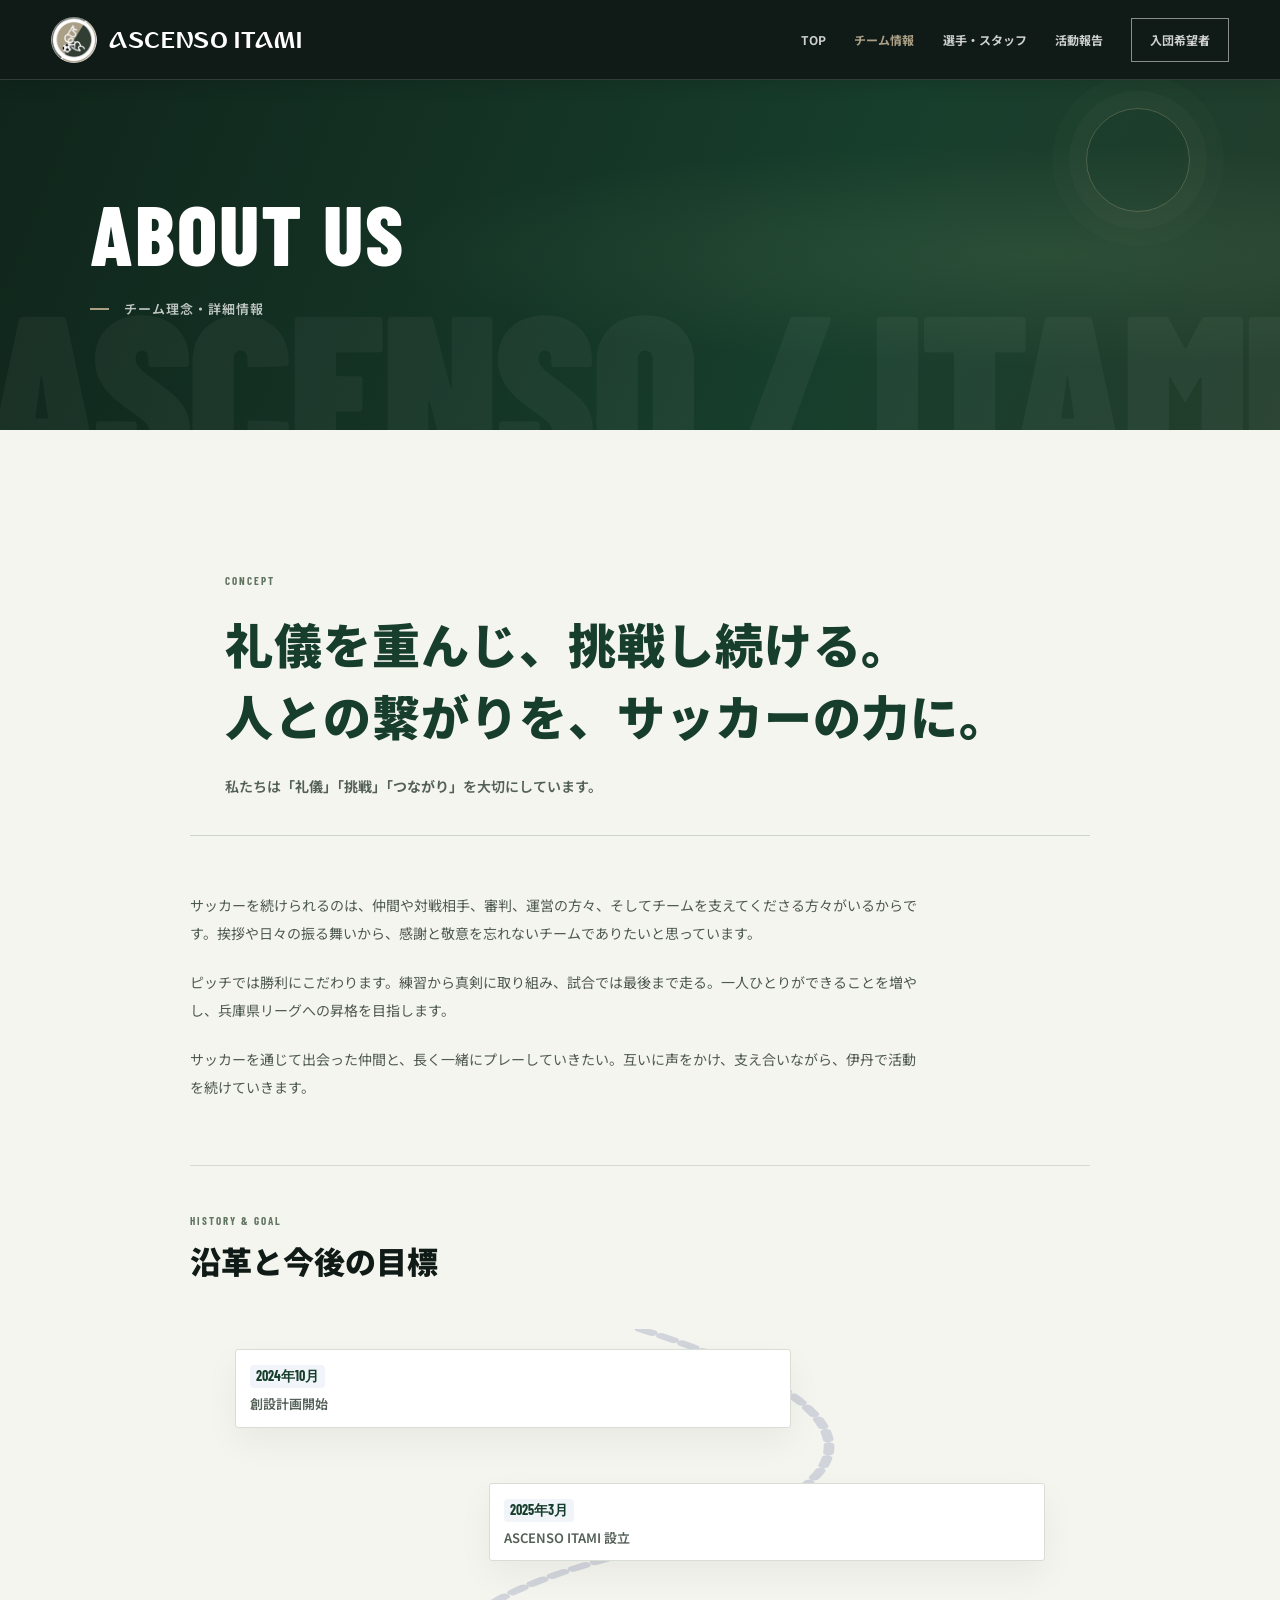
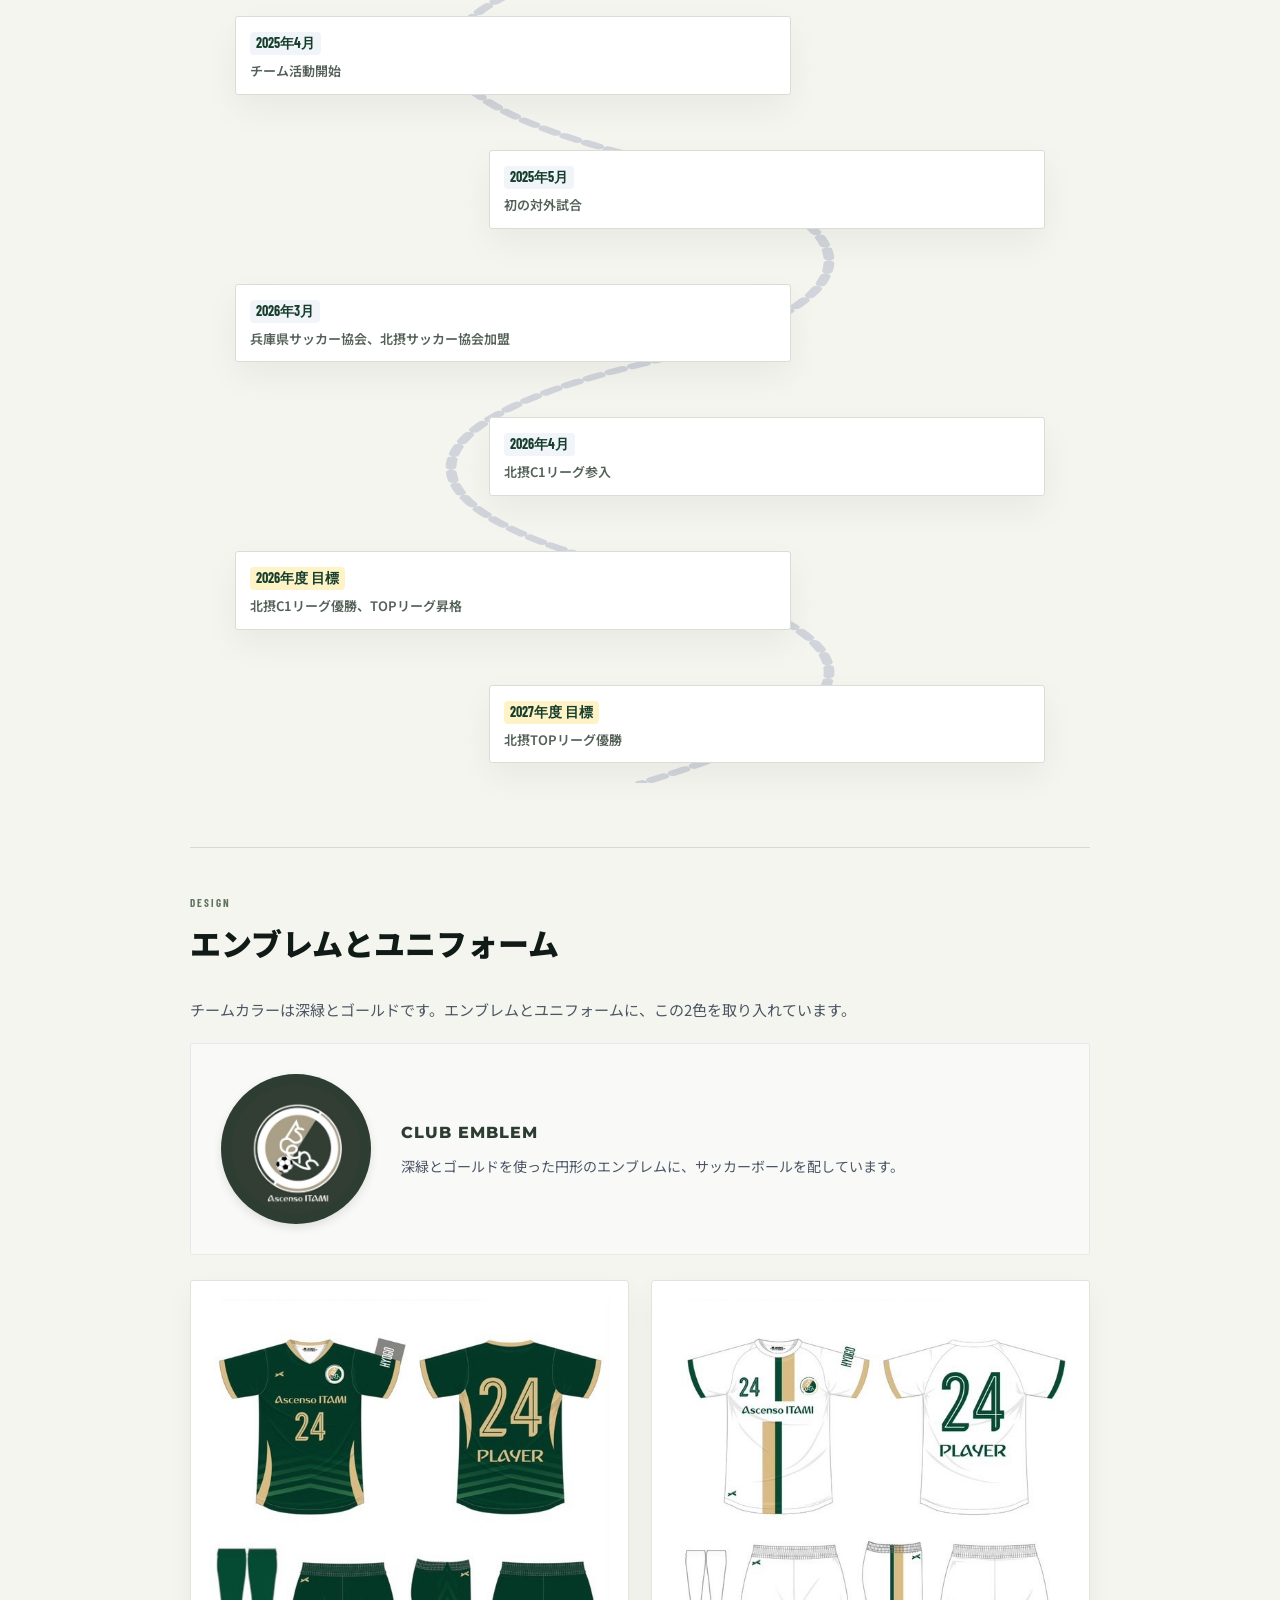
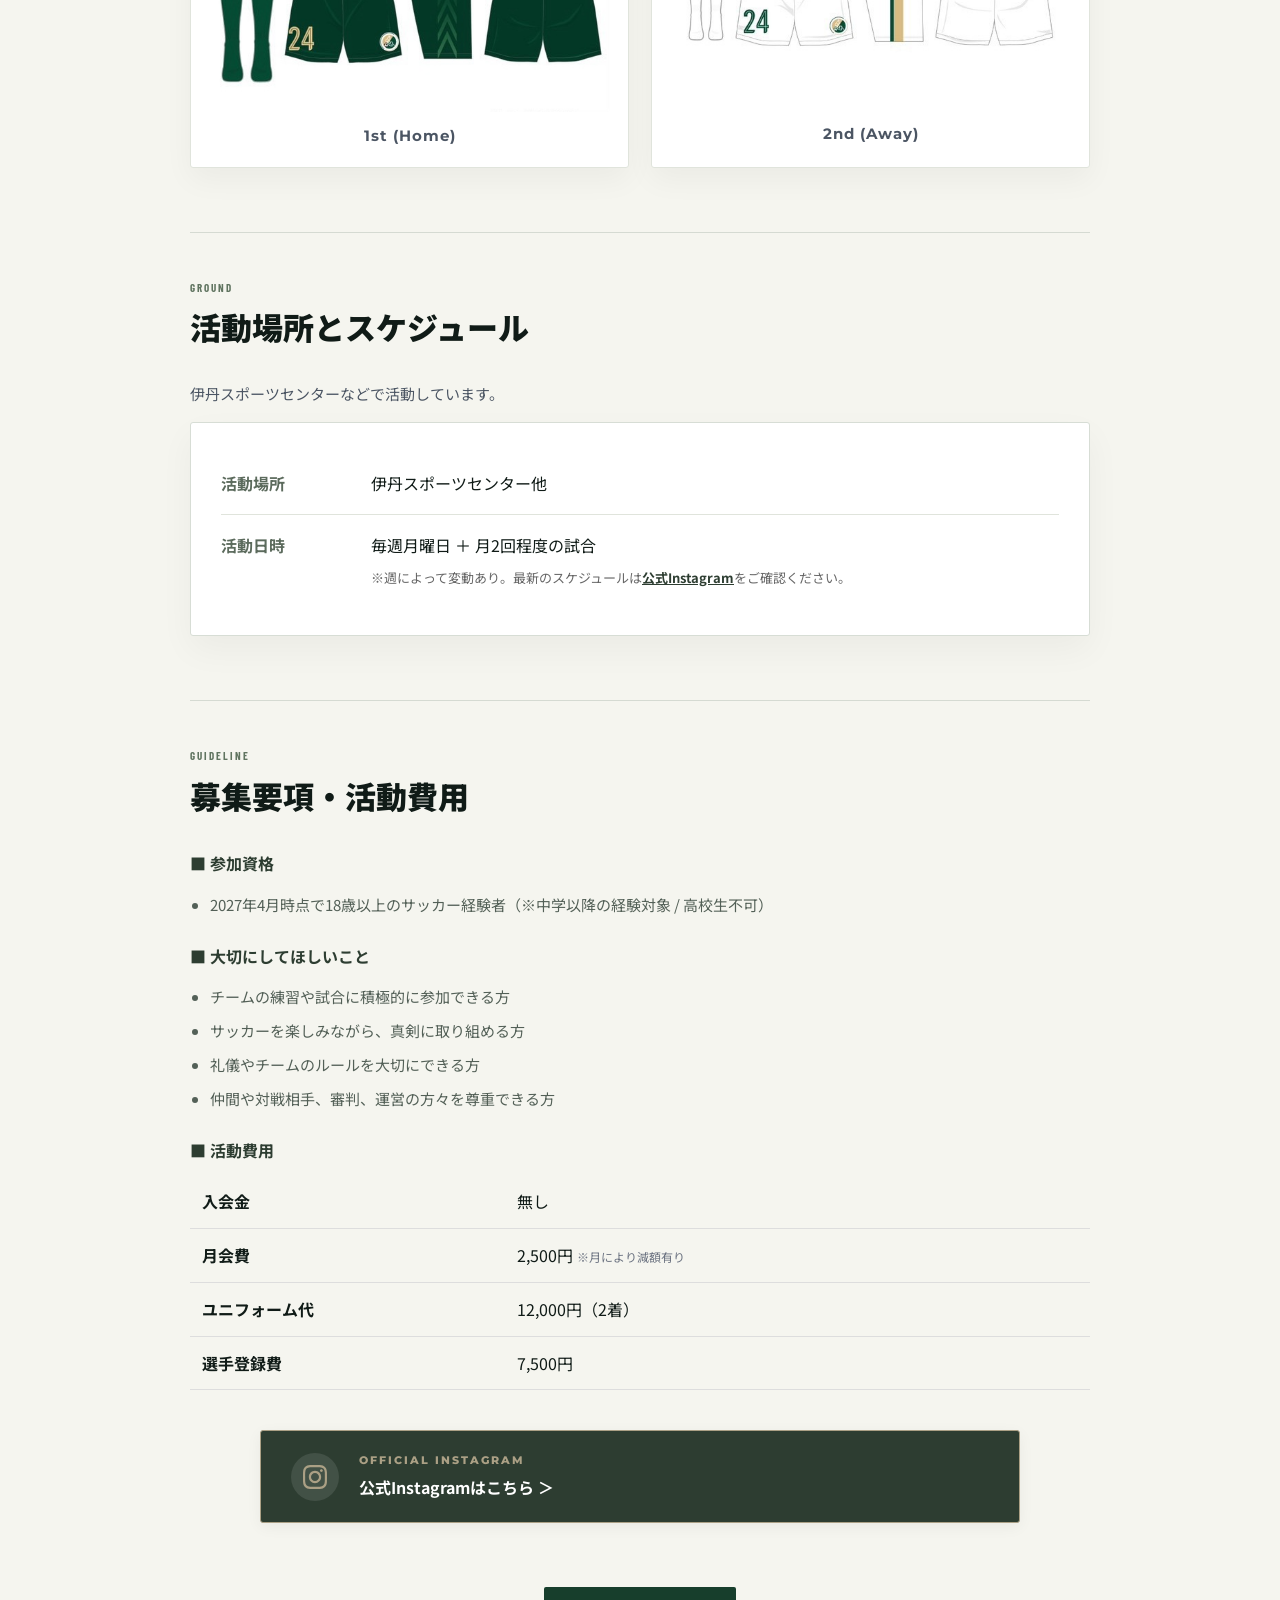
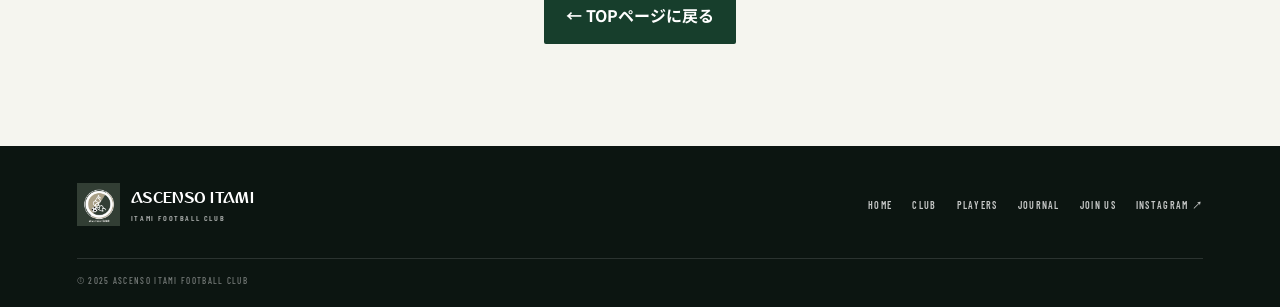
==== commit ee853324: "最新版に更新しました" ====
--- a/about.html
+++ b/about.html
@@ -1,11 +1,11 @@
 <!DOCTYPE html>
 <html lang="ja">
 <head>
-    <meta name="description" content="兵庫県伊丹市で活動する社会人サッカーチーム「ASCENSO ITAMI（アセンソ伊丹）」の公式サイトです。兵庫県リーグ昇格を目指し、礼儀と挑戦を大切に活動しています。入団希望・体験参加はこちらから。">
+    <meta name="description" content="アセンソ伊丹（ASCENSO ITAMI）のチーム情報と理念。兵庫県伊丹市を拠点に、兵庫県リーグ昇格を目指す社会人サッカーチームの活動を紹介します。">
     <meta charset="UTF-8">
     <meta name="viewport" content="width=device-width, initial-scale=1.0, viewport-fit=cover">
 
-    <title>チーム理念・詳細 | ASCENSO ITAMI 公式サイト</title>
+    <title>チーム情報・理念｜アセンソ伊丹（ASCENSO ITAMI）</title>
 
     <link
         href="https://fonts.googleapis.com/css2?family=Montserrat:wght@600;800&display=swap"
@@ -15,9 +15,10 @@
     <link rel="preconnect" href="https://fonts.googleapis.com">
     <link rel="preconnect" href="https://fonts.gstatic.com" crossorigin>
     <link href="https://fonts.googleapis.com/css2?family=Barlow+Condensed:wght@500;600;700;800;900&family=Noto+Sans+JP:wght@400;500;600;700;800;900&display=swap" rel="stylesheet">
-    <link rel="stylesheet" href="css/sample.css">
-  <link rel="stylesheet" href="css/site-shell.css">
+    <link rel="stylesheet" href="css/sample.css?v=20260929-gold">
+  <link rel="stylesheet" href="css/site-shell.css?v=20260929-gold">
   <meta name="theme-color" content="#101b17">
+  <link rel="canonical" href="https://iwahiro0710-lang.github.io/ascenso-itami/about.html">
 </head>
 
 <body class="site-page page-about has-site-shell">
@@ -34,7 +35,7 @@
       <span aria-hidden="true"></span><span aria-hidden="true"></span><span aria-hidden="true"></span>
     </button>
     <nav class="global-nav" id="navMenu" aria-label="メインナビゲーション">
-      <a href="main.html">TOP</a>
+      <a href="index.html#home">TOP</a>
       <a href="about.html" aria-current="page">チーム情報</a>
       <a href="staff.html">選手・スタッフ</a>
       <a href="report.html">活動報告</a>
@@ -385,15 +386,15 @@
 
             <!-- トップへ戻るボタン -->
             <div class="back-btn-area">
-                <a href="main.html" class="back-btn">← TOPページに戻る</a>
+                <a href="index.html#home" class="back-btn">← TOPページに戻る</a>
             </div>
 
         </div>
     </section>
 <!-- jsフォルダ内の sample.js を読み込む -->
-    <script src="js/sample.js"></script>
-
-<footer class="site-footer"><a class="site-footer-brand" href="main.html"><img src="image/logo.png" alt=""><span><strong>ASCENSO ITAMI</strong><small>ITAMI FOOTBALL CLUB</small></span></a><nav aria-label="フッターナビゲーション"><a href="main.html">HOME</a><a href="about.html">CLUB</a><a href="staff.html">PLAYERS</a><a href="report.html">JOURNAL</a><a href="contact.html">JOIN US</a><a href="https://www.instagram.com/ascenso_itami/" target="_blank" rel="noopener noreferrer">INSTAGRAM ↗</a></nav><small class="site-copyright">© 2025 ASCENSO ITAMI FOOTBALL CLUB</small></footer>
+    <script src="js/sample.js?v=488dc83922ee"></script>
+
+<footer class="site-footer"><a class="site-footer-brand" href="index.html#home"><img src="image/logo.png" alt=""><span><strong>ASCENSO ITAMI</strong><small>ITAMI FOOTBALL CLUB</small></span></a><nav aria-label="フッターナビゲーション"><a href="index.html#home">HOME</a><a href="about.html">CLUB</a><a href="staff.html">PLAYERS</a><a href="report.html">JOURNAL</a><a href="contact.html">JOIN US</a><a href="https://www.instagram.com/ascenso_itami/" target="_blank" rel="noopener noreferrer">INSTAGRAM ↗</a></nav><small class="site-copyright">© 2025 ASCENSO ITAMI FOOTBALL CLUB</small></footer>
   <div class="mobile-join-bar"><a class="mobile-join-link" href="contact.html">入団希望者はこちら <span aria-hidden="true">↗</span></a></div>
 </body>
 
--- a/css/sample.css
+++ b/css/sample.css
@@ -354,7 +354,7 @@
 .hero {
     height: 500px;
     margin-top: 70px;
-    background-image: linear-gradient(rgba(45, 61, 49, 0.5), rgba(45, 61, 49, 0.5)), url('../image/top1.png');
+    background-image: linear-gradient(rgba(45, 61, 49, 0.5), rgba(45, 61, 49, 0.5)), url('../image/top1-clean.png');
     background-size: cover;
     background-position: center;
     display: flex;
@@ -2256,7 +2256,7 @@
 .club-home {
     --club-ink: #101b17;
     --club-green: #173e2c;
-    --club-lime: #d5f269;
+    --club-lime: #ABA085;
     --club-paper: #f5f5ef;
     --club-muted: #778078;
     background: var(--club-paper);
@@ -2306,7 +2306,7 @@
 .button:hover { transform: translateY(-3px); }
 .button span { font: 500 17px/1 'Barlow Condensed',sans-serif; }
 .button-lime { color: var(--club-ink)!important; background: var(--club-lime); }
-.button-lime:hover { background: #e4ff87; }
+.button-lime:hover { background: #beb297; }
 .text-link { color: #fff!important; font-size: 12px; font-weight: 700; }
 .text-link span { padding-left: 12px; color: var(--club-lime); }
 .hero-vertical-note,.club-hero-side { position: absolute; z-index: 2; color: rgba(255,255,255,.68); font: 600 9px/1 'Barlow Condensed',sans-serif; letter-spacing: 2px; writing-mode: vertical-rl; }
@@ -2482,7 +2482,7 @@
 .site-page {
     --club-ink: #101b17;
     --club-green: #173e2c;
-    --club-lime: #d5f269;
+    --club-lime: #ABA085;
     --club-paper: #f5f5ef;
     --club-muted: #778078;
     background: var(--club-paper);
@@ -2521,7 +2521,7 @@
     background: radial-gradient(ellipse at 82% 50%,rgba(76,112,78,.33),transparent 45%),linear-gradient(112deg,#10251b,#173e2c 65%,#233d2c); color: #fff;
 }
 .site-page .page-header::before { content: 'ASCENSO  /  ITAMI'; position: absolute; right: -12px; bottom: -63px; color: rgba(255,255,255,.045); font: 900 clamp(88px,18vw,220px)/1 'Barlow Condensed',sans-serif; letter-spacing: -.02em; white-space: nowrap; pointer-events: none; }
-.site-page .page-header::after { content: ''; position: absolute; top: 28px; right: clamp(22px,7vw,100px); width: 104px; height: 104px; border: 1px solid rgba(213,242,105,.35); border-radius: 50%; box-shadow: 0 0 0 17px rgba(213,242,105,.035),0 0 0 34px rgba(213,242,105,.025); }
+.site-page .page-header::after { content: ''; position: absolute; top: 28px; right: clamp(22px,7vw,100px); width: 104px; height: 104px; border: 1px solid rgba(171,160,133,.35); border-radius: 50%; box-shadow: 0 0 0 17px rgba(171,160,133,.035),0 0 0 34px rgba(171,160,133,.025); }
 .site-page .page-header h1 { position: relative; z-index: 1; margin: 0 0 9px; color: #fff; font: 800 clamp(50px,8vw,84px)/.95 'Barlow Condensed',sans-serif; letter-spacing: .025em; }
 .site-page .page-header p { position: relative; z-index: 1; margin: 15px 0 0; color: rgba(255,255,255,.72); font-size: 13px; font-weight: 600; letter-spacing: .08em; }
 .site-page .page-header p::before { content: ''; display: inline-block; width: 19px; height: 2px; margin: 0 11px 4px 0; background: var(--club-lime); }
@@ -2594,7 +2594,7 @@
 .site-page .back-btn-area { margin-top: 64px; }
 .site-page .back-btn { padding: 14px 22px; }
 .site-page .floating-contact-btn { right: 16px; bottom: 16px; left: auto; width: auto; min-height: 50px; padding: 0 20px; border: 0; border-radius: 2px; background: var(--club-lime); color: var(--club-ink); box-shadow: 0 8px 25px rgba(0,0,0,.2); font-size: 12px; line-height: 50px; }
-.site-page .floating-contact-btn:hover { background: #e4ff87; transform: translateY(-2px); }
+.site-page .floating-contact-btn:hover { background: #beb297; transform: translateY(-2px); }
 .site-footer { display: grid; grid-template-columns: 1fr auto; gap: 24px; align-items: center; padding: 37px max(6vw,24px) 22px; background: #0c1511; color: #fff; }
 .site-footer-brand { display: inline-flex; align-items: center; gap: 11px; color: #fff; text-decoration: none; }
 .site-footer-brand img { width: 43px; height: 43px; object-fit: contain; }
--- a/css/site-shell.css
+++ b/css/site-shell.css
@@ -92,7 +92,7 @@
 
 .global-header .global-nav a:hover,
 .global-header .global-nav a[aria-current="page"] {
-    color: #d5f269;
+    color: #ABA085;
 }
 
 .global-nav .global-nav-join {
@@ -102,8 +102,8 @@
 
 .global-header .global-nav .global-nav-join:hover,
 .global-header .global-nav .global-nav-join[aria-current="page"] {
-    border-color: #d5f269;
-    background: #d5f269;
+    border-color: #ABA085;
+    background: #ABA085;
     color: #101b17;
 }
 
@@ -115,7 +115,7 @@
 .global-nav a:focus-visible,
 .global-menu-toggle:focus-visible,
 .mobile-join-link:focus-visible {
-    outline: 2px solid #d5f269;
+    outline: 2px solid #ABA085;
     outline-offset: 4px;
 }
 
@@ -139,7 +139,7 @@
 .join-detail h4 {
     margin: 0 0 18px;
     padding-bottom: 12px;
-    border-bottom: 2px solid #d5f269;
+    border-bottom: 2px solid #ABA085;
     color: #173e2c;
     font-size: 16px;
     font-weight: 800;
@@ -301,7 +301,7 @@
         min-height: 50px;
         padding: 10px 16px;
         border-radius: 2px;
-        background: #d5f269;
+        background: #ABA085;
         color: #101b17;
         font-size: 14px;
         font-weight: 800;
@@ -321,3 +321,32 @@
 @media (prefers-reduced-motion: reduce) {
     .global-nav,.global-menu-toggle span { transition: none; }
 }
+
+/* Emblem gold and matching club wordmarks. */
+.club-footer .footer-brand strong,
+.site-footer .site-footer-brand strong {
+    font-family: 'Dusha V5', sans-serif;
+    font-weight: 400;
+    font-synthesis: none;
+    letter-spacing: .025em;
+    line-height: 1.2;
+}
+.site-page .match-card > .match-summary { padding-right: 56px; padding-left: 56px; }
+.site-page .match-summary::after {
+    display: grid;
+    place-items: center;
+    width: 44px;
+    height: 44px;
+    border: 1px solid #ABA085;
+    border-radius: 50%;
+    background: #ABA085;
+    color: #101b17;
+    font: 400 32px/1 Arial, sans-serif;
+}
+.site-page .match-summary:hover::after { background: #beb297; }
+.site-page .match-summary:focus-visible { outline: 2px solid #173e2c; outline-offset: 6px; }
+@media (max-width: 600px) {
+    .site-page .match-card > .match-summary { padding-left: 14px; padding-right: 14px; padding-bottom: 70px; }
+    .site-page .match-summary::after { top: auto; bottom: 12px; right: calc(50% - 22px); transform: none; }
+}
+
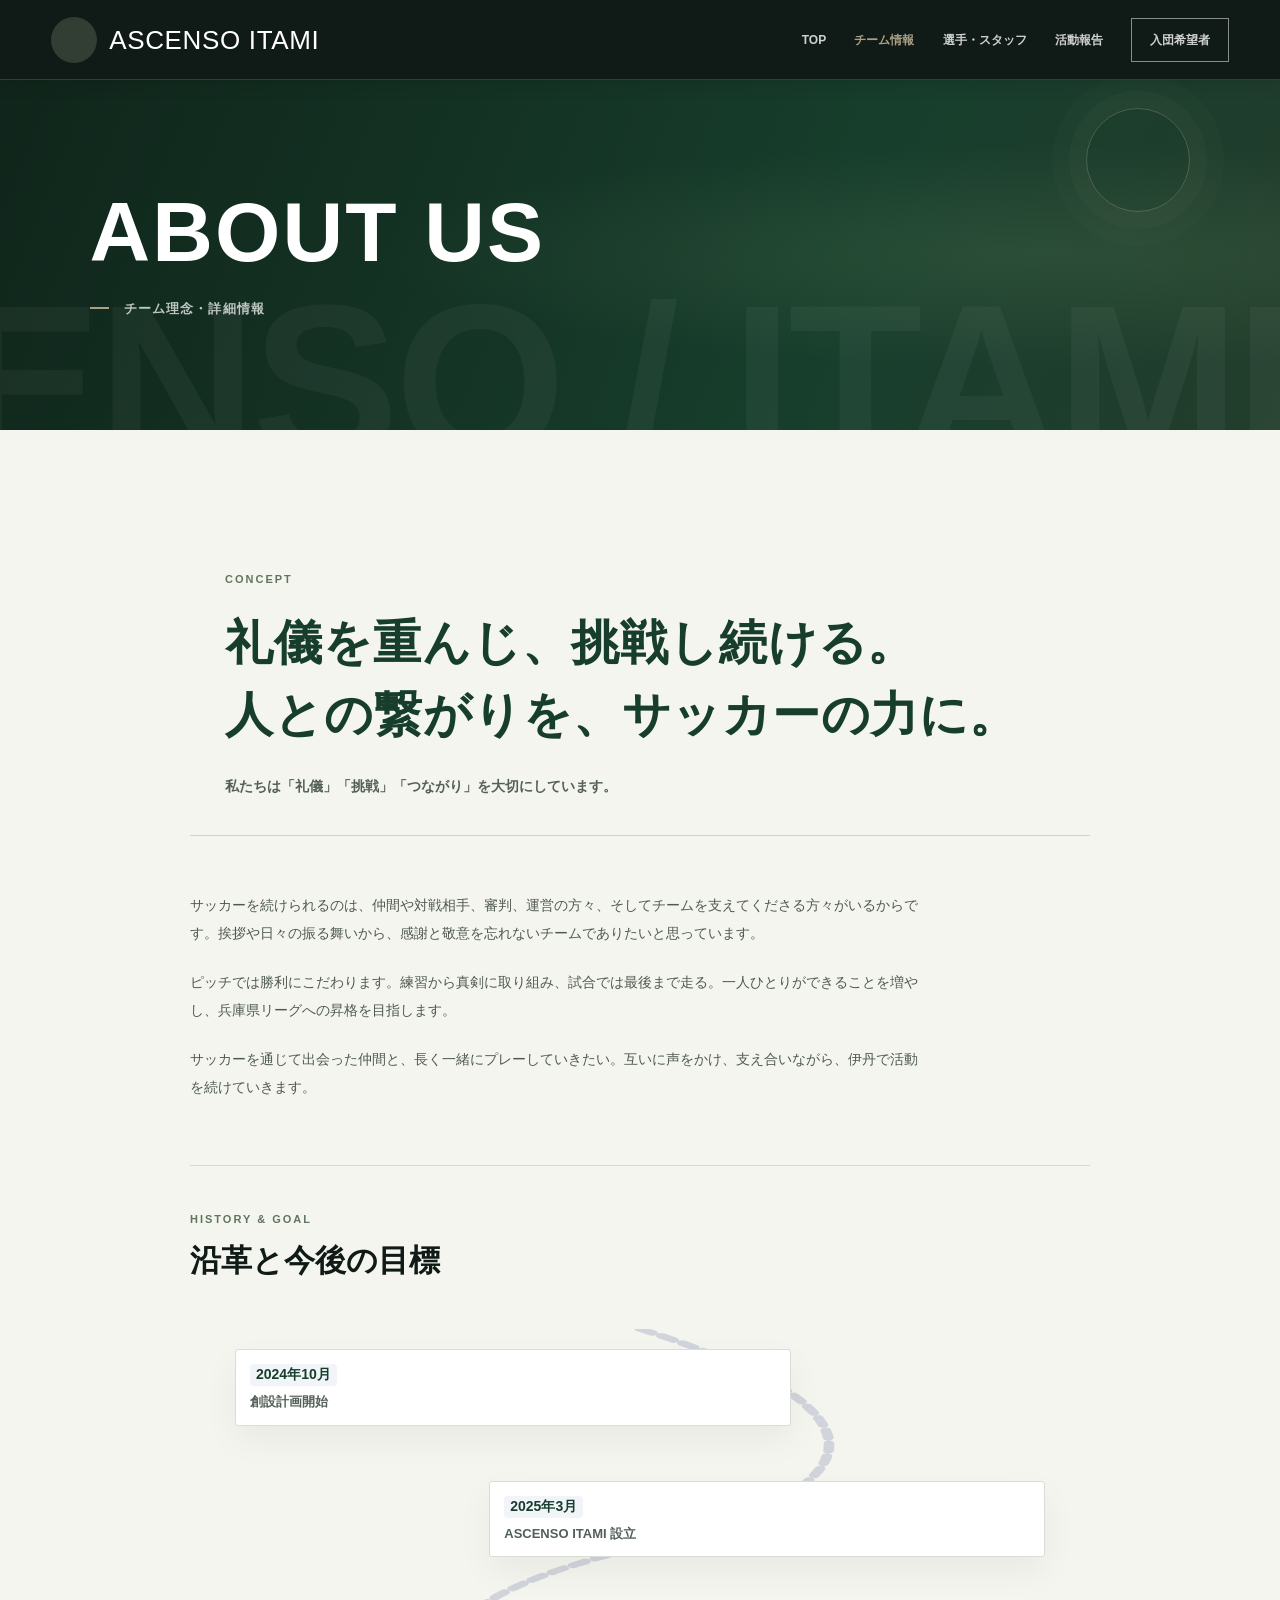
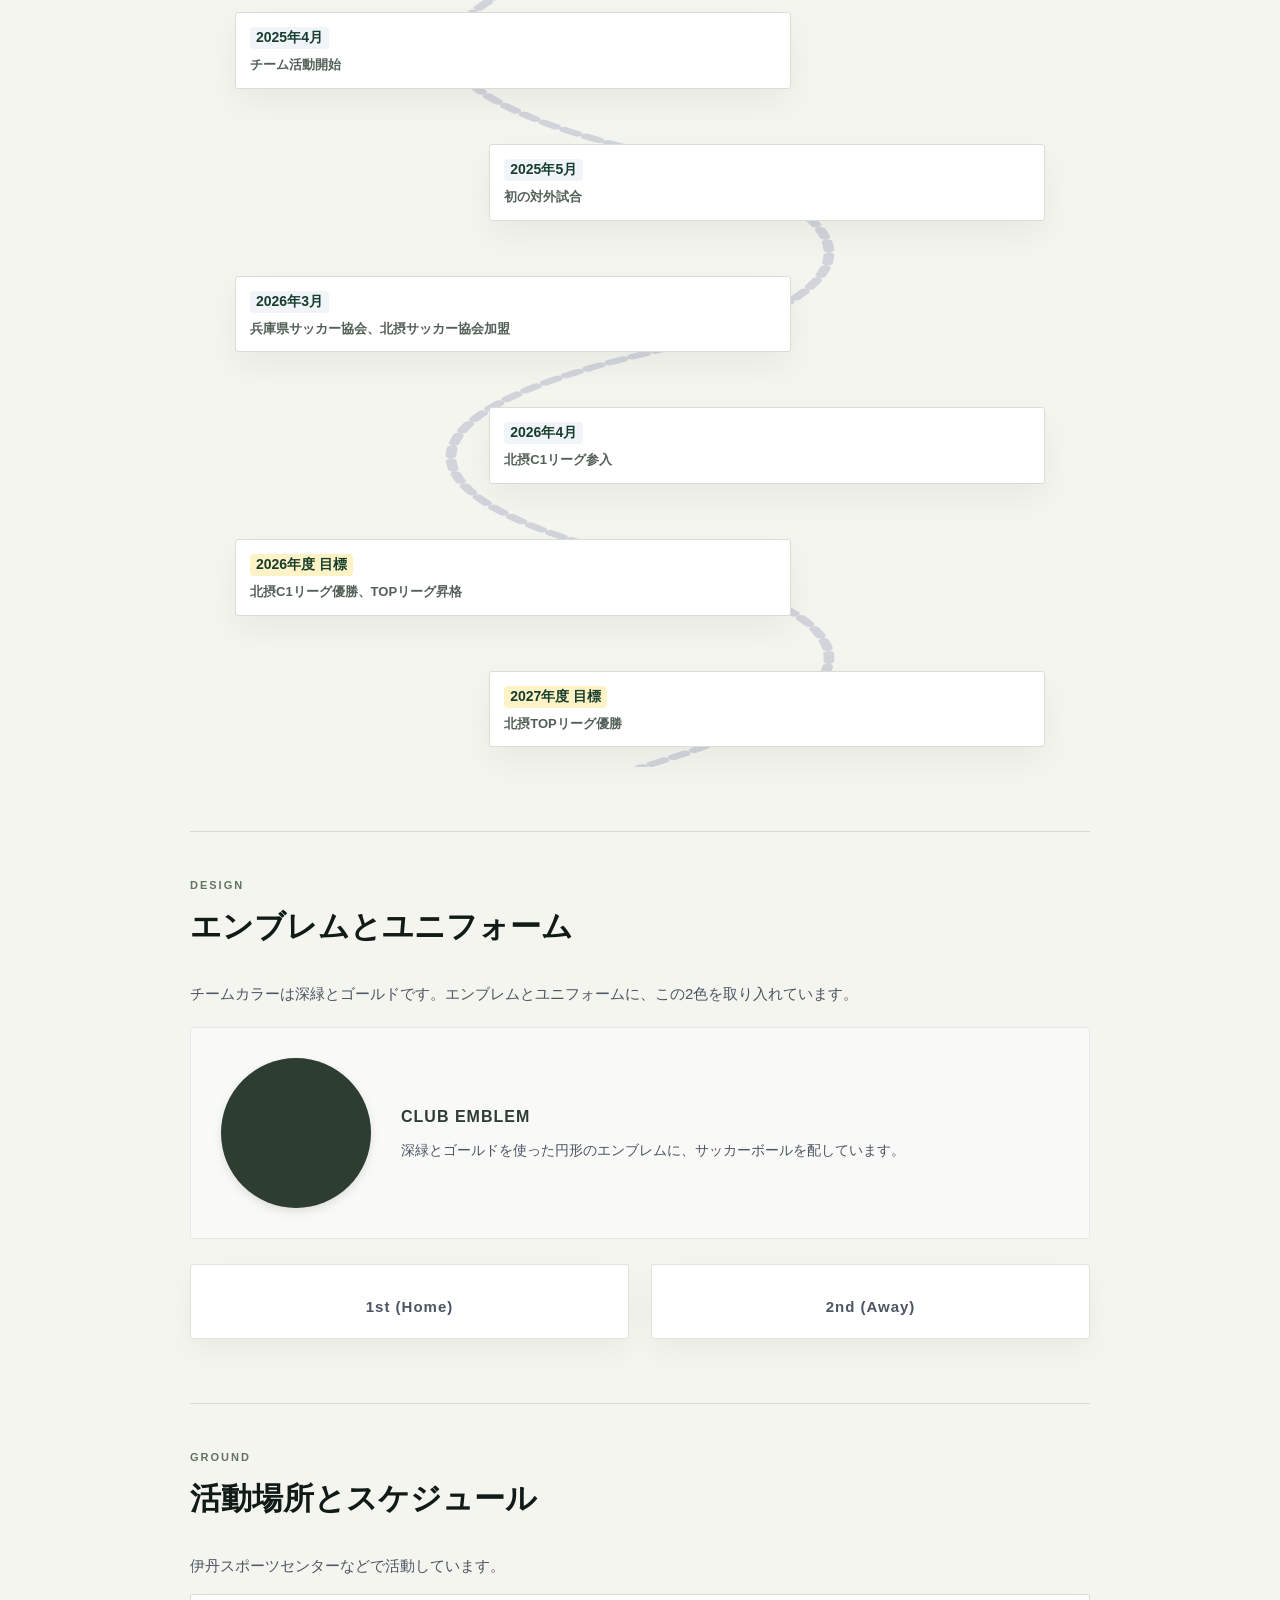
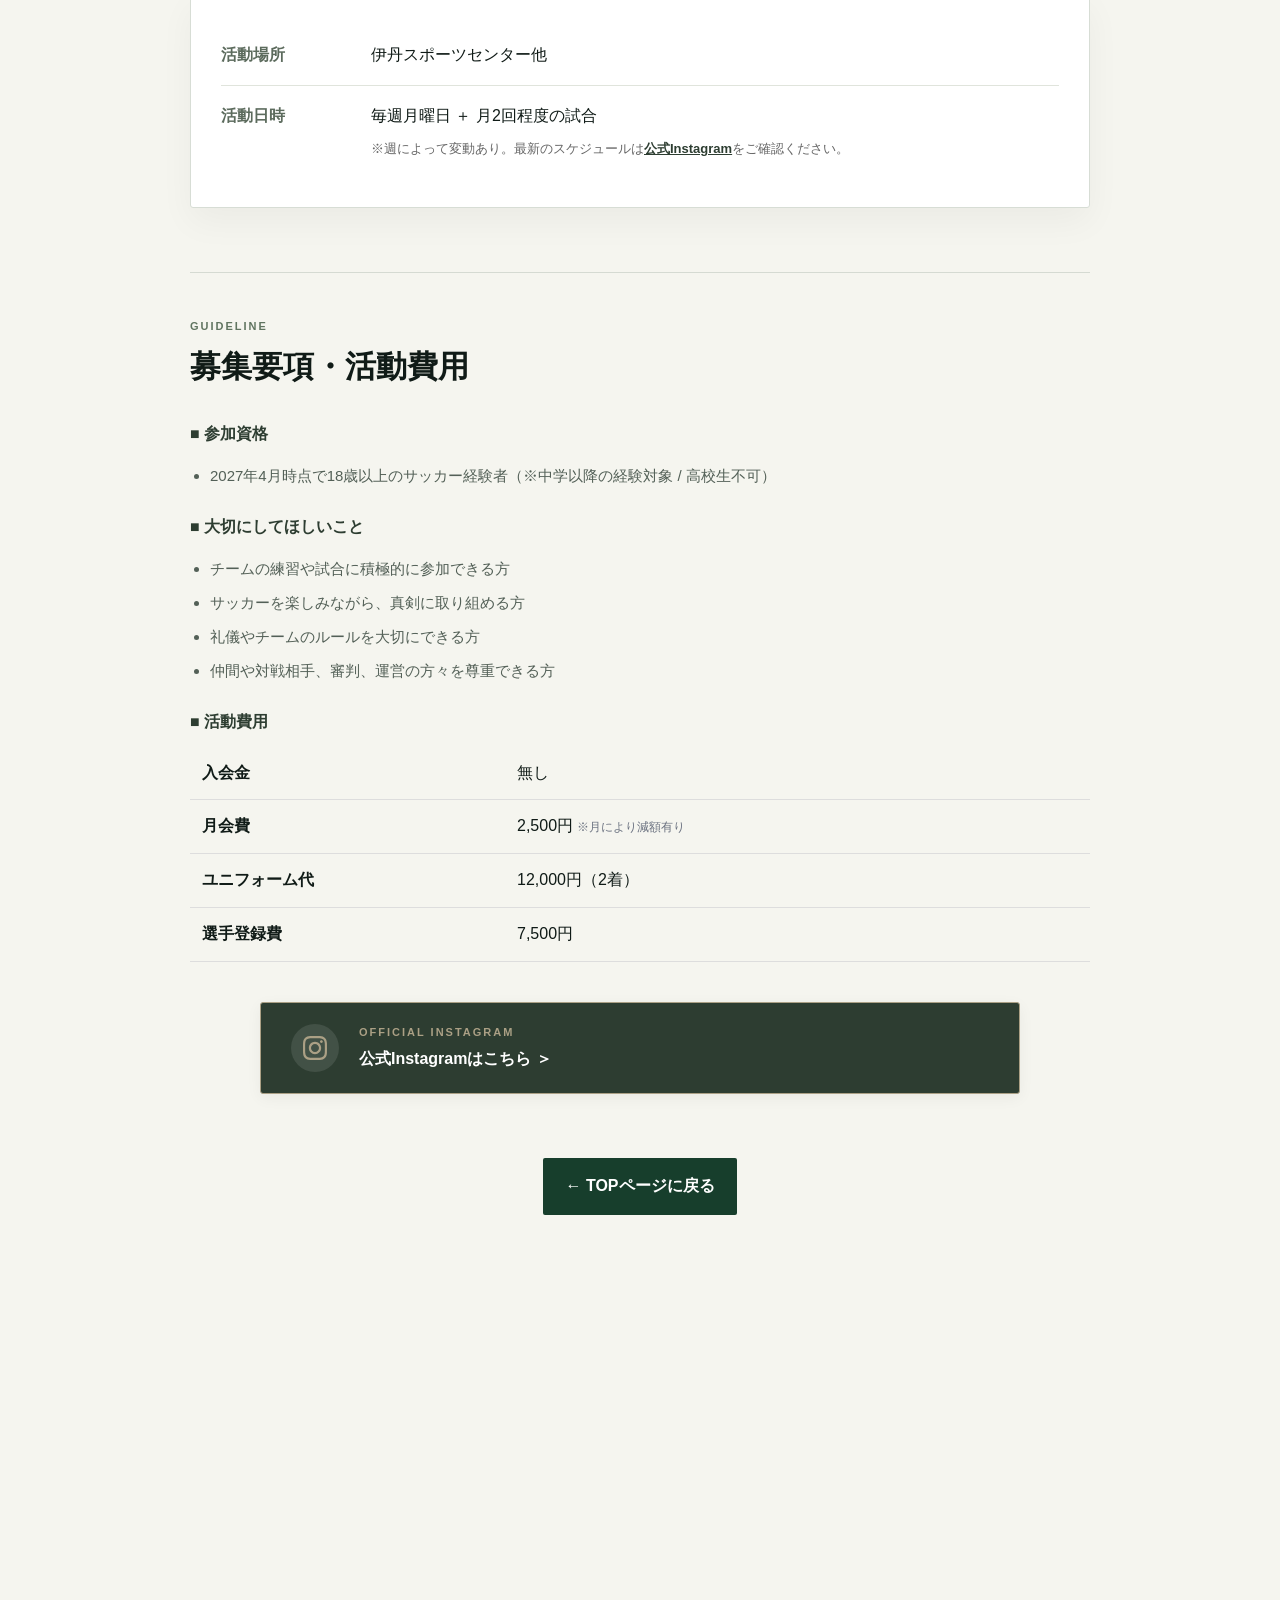
==== commit 1dea2dea: "Redirect project site to root domain" ====
--- a/about.html
+++ b/about.html
@@ -1,9 +1,12 @@
 <!DOCTYPE html>
 <html lang="ja">
 <head>
+  <meta http-equiv="refresh" content="0; url=https://ascenso-itami.github.io/about.html">
     <meta name="description" content="アセンソ伊丹（ASCENSO ITAMI）のチーム情報と理念。兵庫県伊丹市を拠点に、兵庫県リーグ昇格を目指す社会人サッカーチームの活動を紹介します。">
     <meta charset="UTF-8">
     <meta name="viewport" content="width=device-width, initial-scale=1.0, viewport-fit=cover">
+    <link rel="icon" type="image/png" sizes="32x32" href="image/logo.png?v=20260930-favicon">
+    <link rel="apple-touch-icon" href="image/logo.png?v=20260930-favicon">
 
     <title>チーム情報・理念｜アセンソ伊丹（ASCENSO ITAMI）</title>
 
@@ -15,10 +18,10 @@
     <link rel="preconnect" href="https://fonts.googleapis.com">
     <link rel="preconnect" href="https://fonts.gstatic.com" crossorigin>
     <link href="https://fonts.googleapis.com/css2?family=Barlow+Condensed:wght@500;600;700;800;900&family=Noto+Sans+JP:wght@400;500;600;700;800;900&display=swap" rel="stylesheet">
-    <link rel="stylesheet" href="css/sample.css?v=20260929-gold">
+    <link rel="stylesheet" href="css/sample.css?v=20260929-hero-fix">
   <link rel="stylesheet" href="css/site-shell.css?v=20260929-gold">
   <meta name="theme-color" content="#101b17">
-  <link rel="canonical" href="https://iwahiro0710-lang.github.io/ascenso-itami/about.html">
+  <link rel="canonical" href="https://ascenso-itami.github.io/about.html">
 </head>
 
 <body class="site-page page-about has-site-shell">
--- a/css/sample.css
+++ b/css/sample.css
@@ -2290,7 +2290,7 @@
 .club-nav a.nav-btn span { padding-left: 17px; color: var(--club-lime); }
 .club-menu-toggle { display: none; }
 .club-hero { position: relative; min-height: min(850px, 100svh); min-height: max(680px, min(850px, 100svh)); display: flex; align-items: center; overflow: hidden; color: #fff; background: #17231d; }
-.club-hero-image { position: absolute; inset: 0; background: url('../image/top1.png') center 48%/cover no-repeat; transform: scale(1.025); animation: hero-drift 18s ease-in-out infinite alternate; }
+.club-hero-image { position: absolute; inset: 0; background: url('../image/top1-clean.png') center 48%/cover no-repeat; transform: scale(1.025); animation: hero-drift 18s ease-in-out infinite alternate; }
 @keyframes hero-drift { to { transform: scale(1.09) translateX(-1%); } }
 .club-hero-shade { position: absolute; inset: 0; background: linear-gradient(90deg,rgba(7,18,13,.84) 0%,rgba(7,18,13,.61) 41%,rgba(7,18,13,.13) 100%),linear-gradient(0deg,rgba(6,18,12,.55),transparent 30%); }
 .club-hero-grain { position: absolute; inset: 0; opacity: .12; pointer-events: none; background-image: url("data:image/svg+xml,%3Csvg viewBox='0 0 180 180' xmlns='http://www.w3.org/2000/svg'%3E%3Cfilter id='n'%3E%3CfeTurbulence type='fractalNoise' baseFrequency='.82' numOctaves='3' stitchTiles='stitch'/%3E%3C/filter%3E%3Crect width='100%25' height='100%25' filter='url(%23n)' opacity='.25'/%3E%3C/svg%3E"); }
